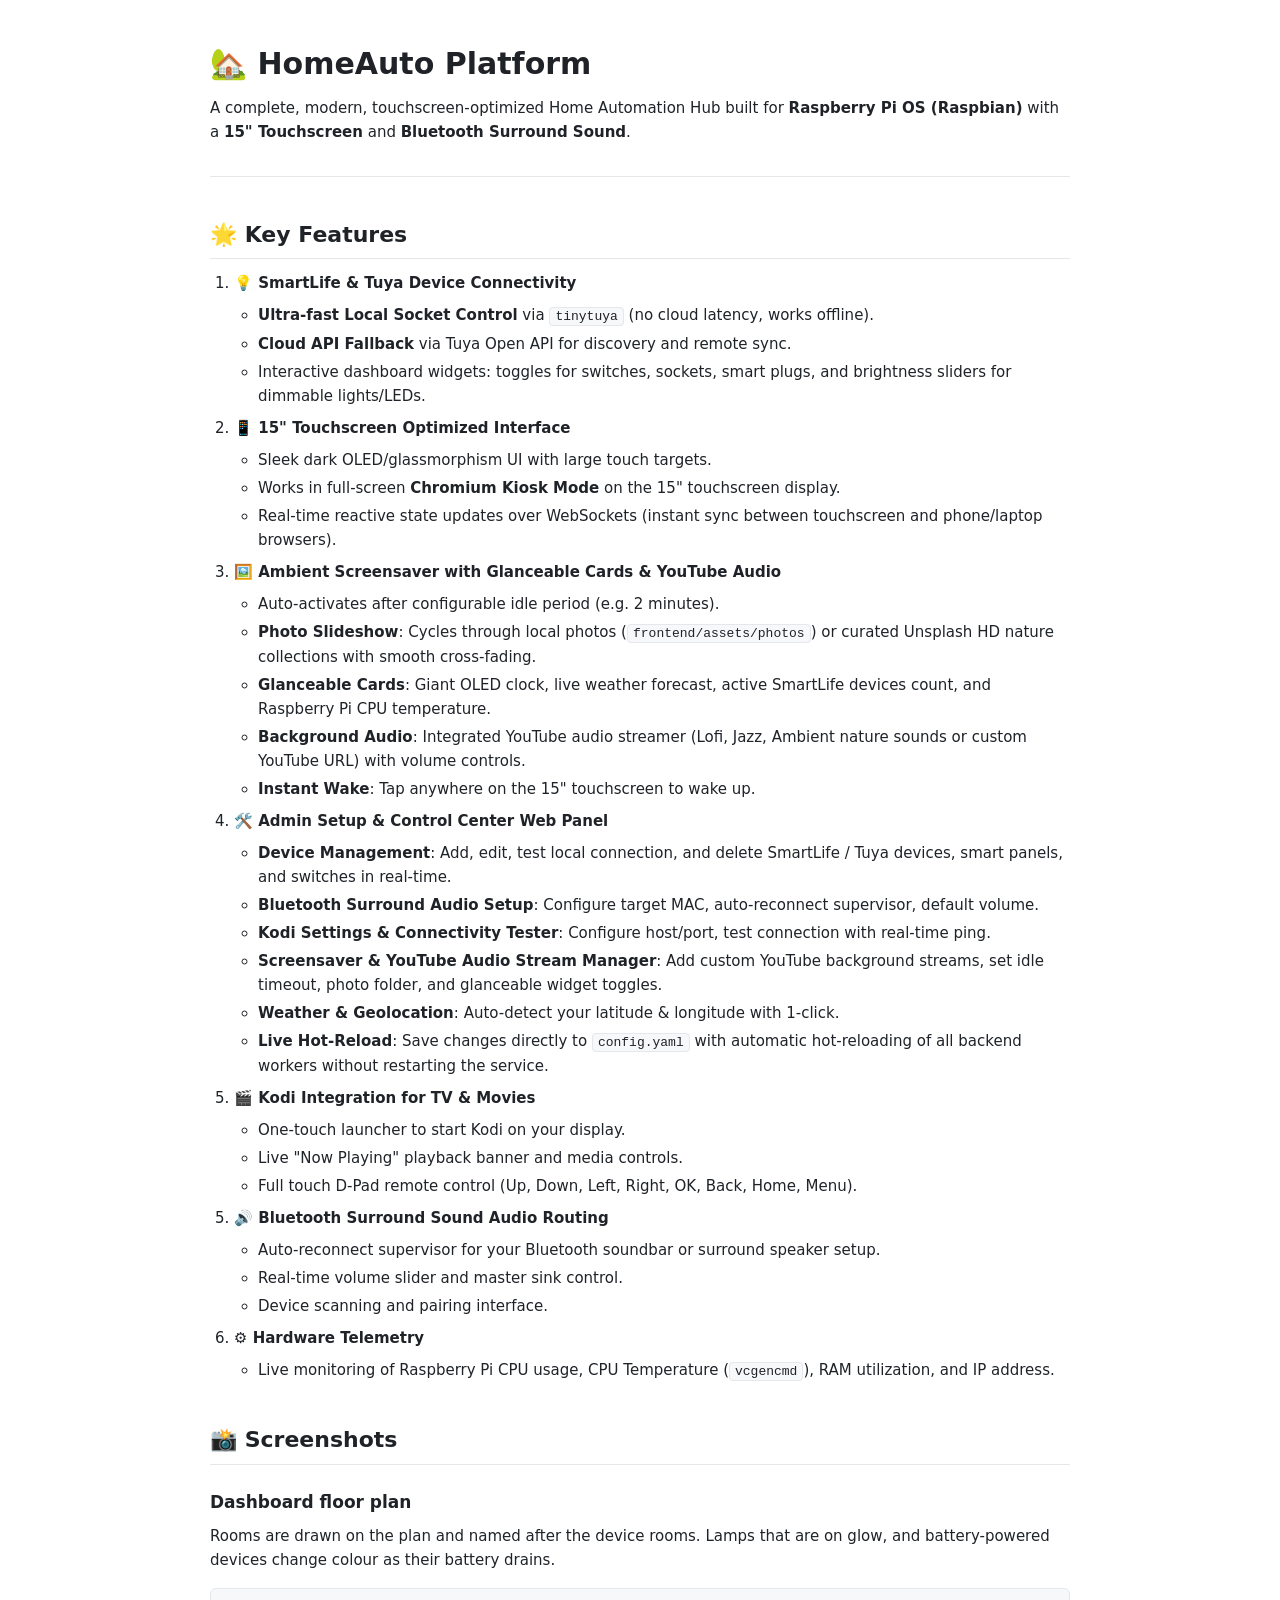
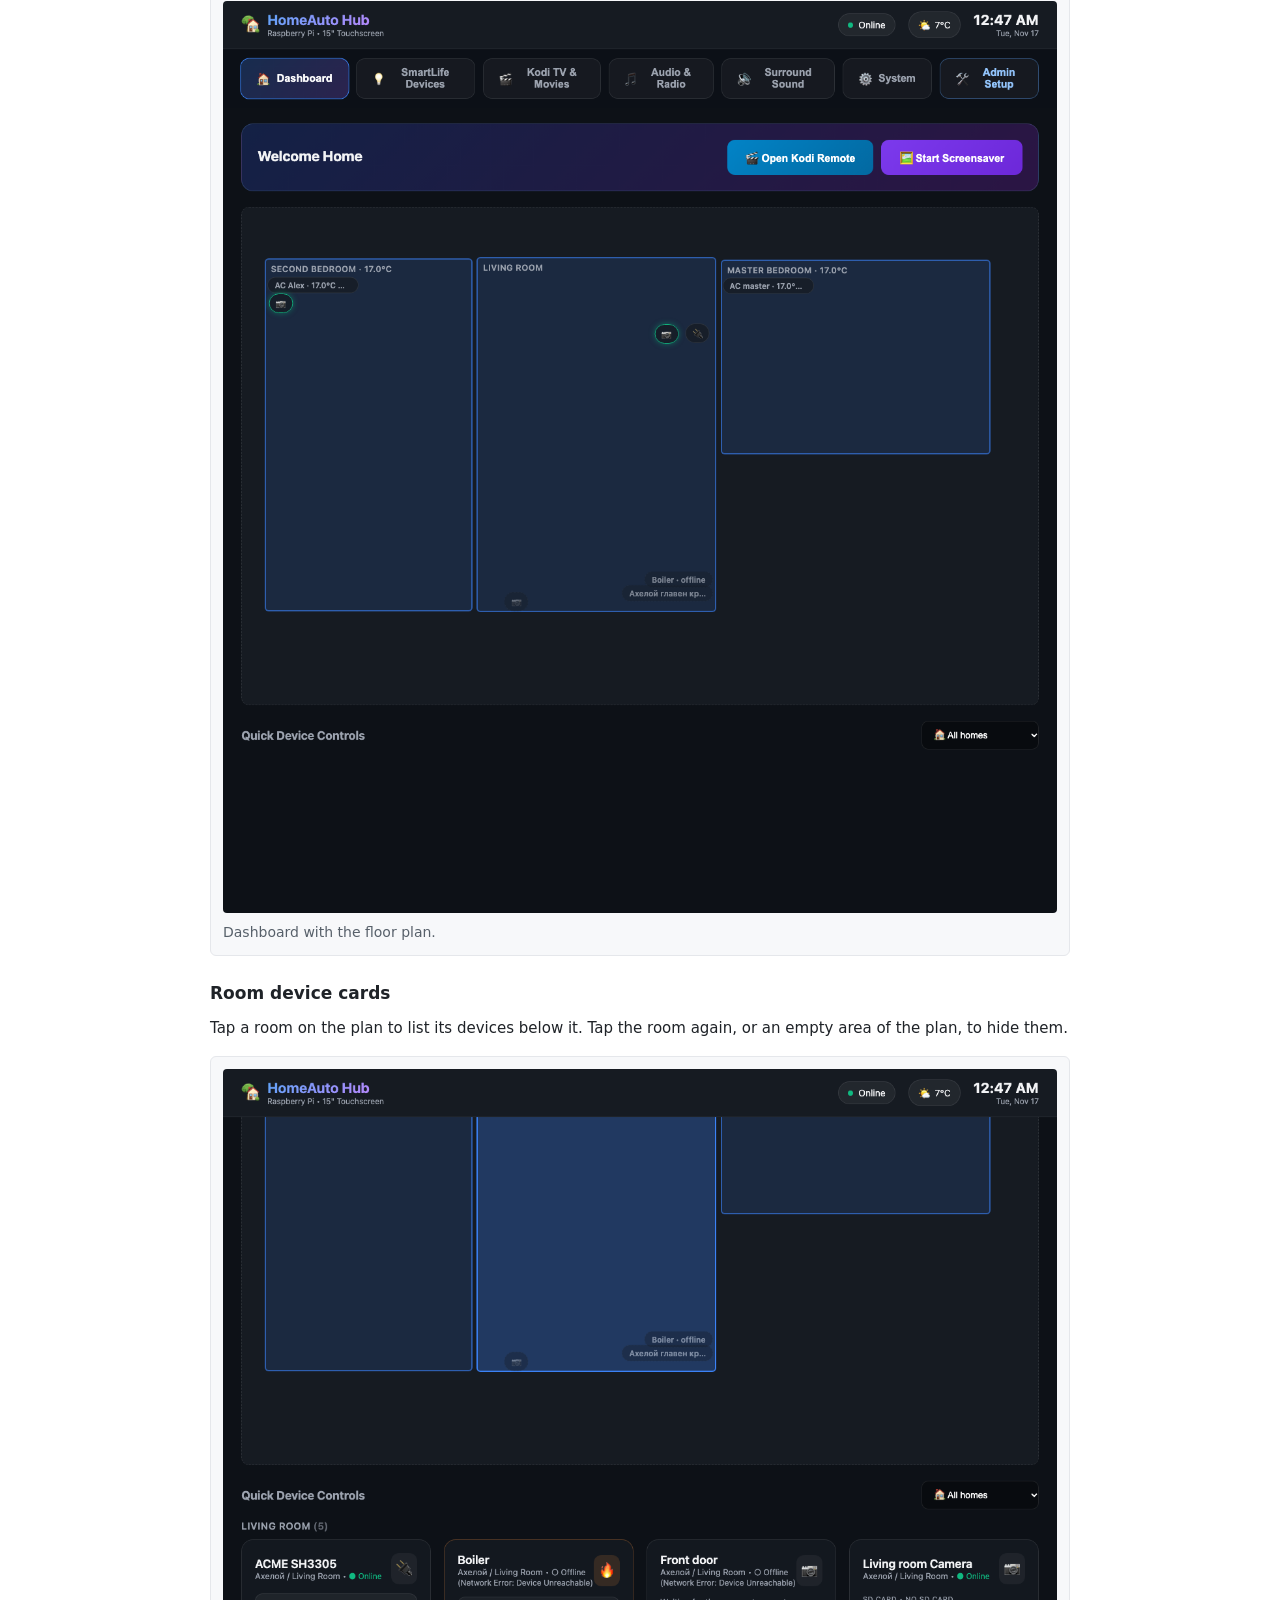
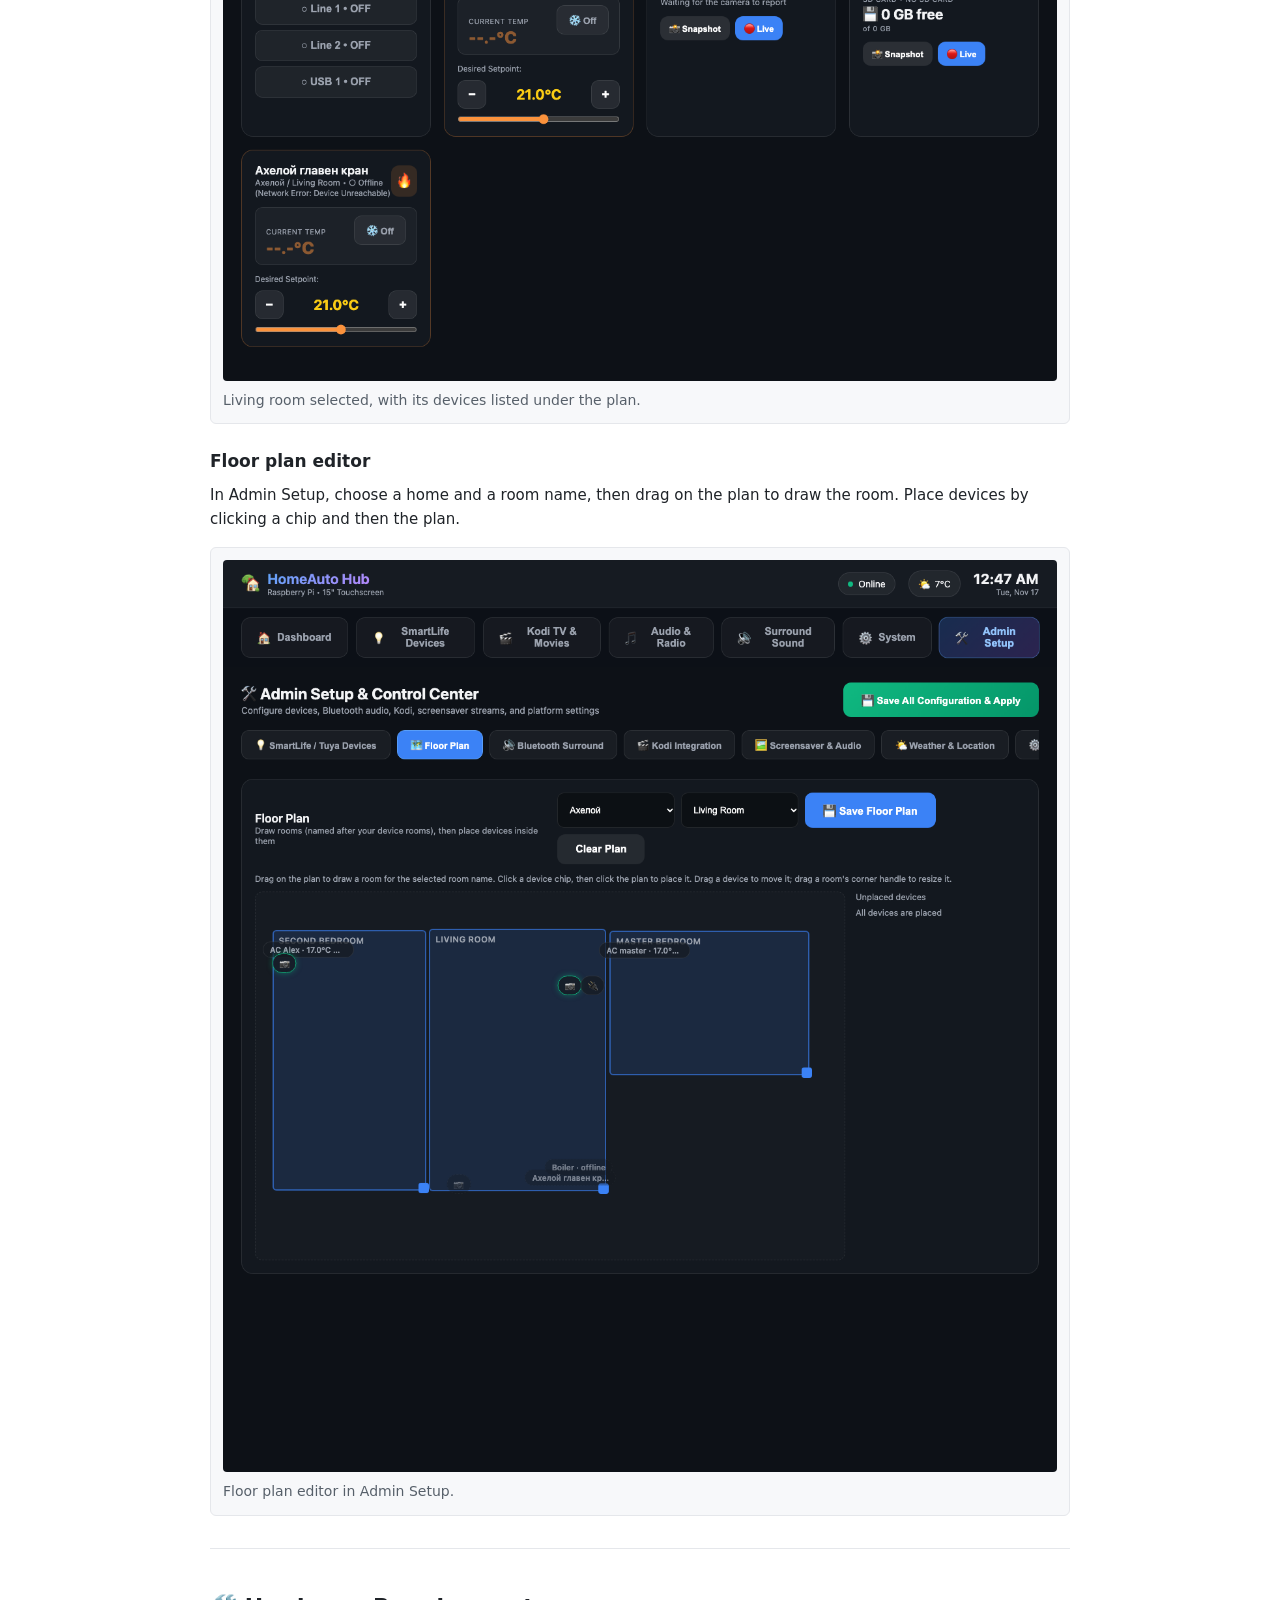
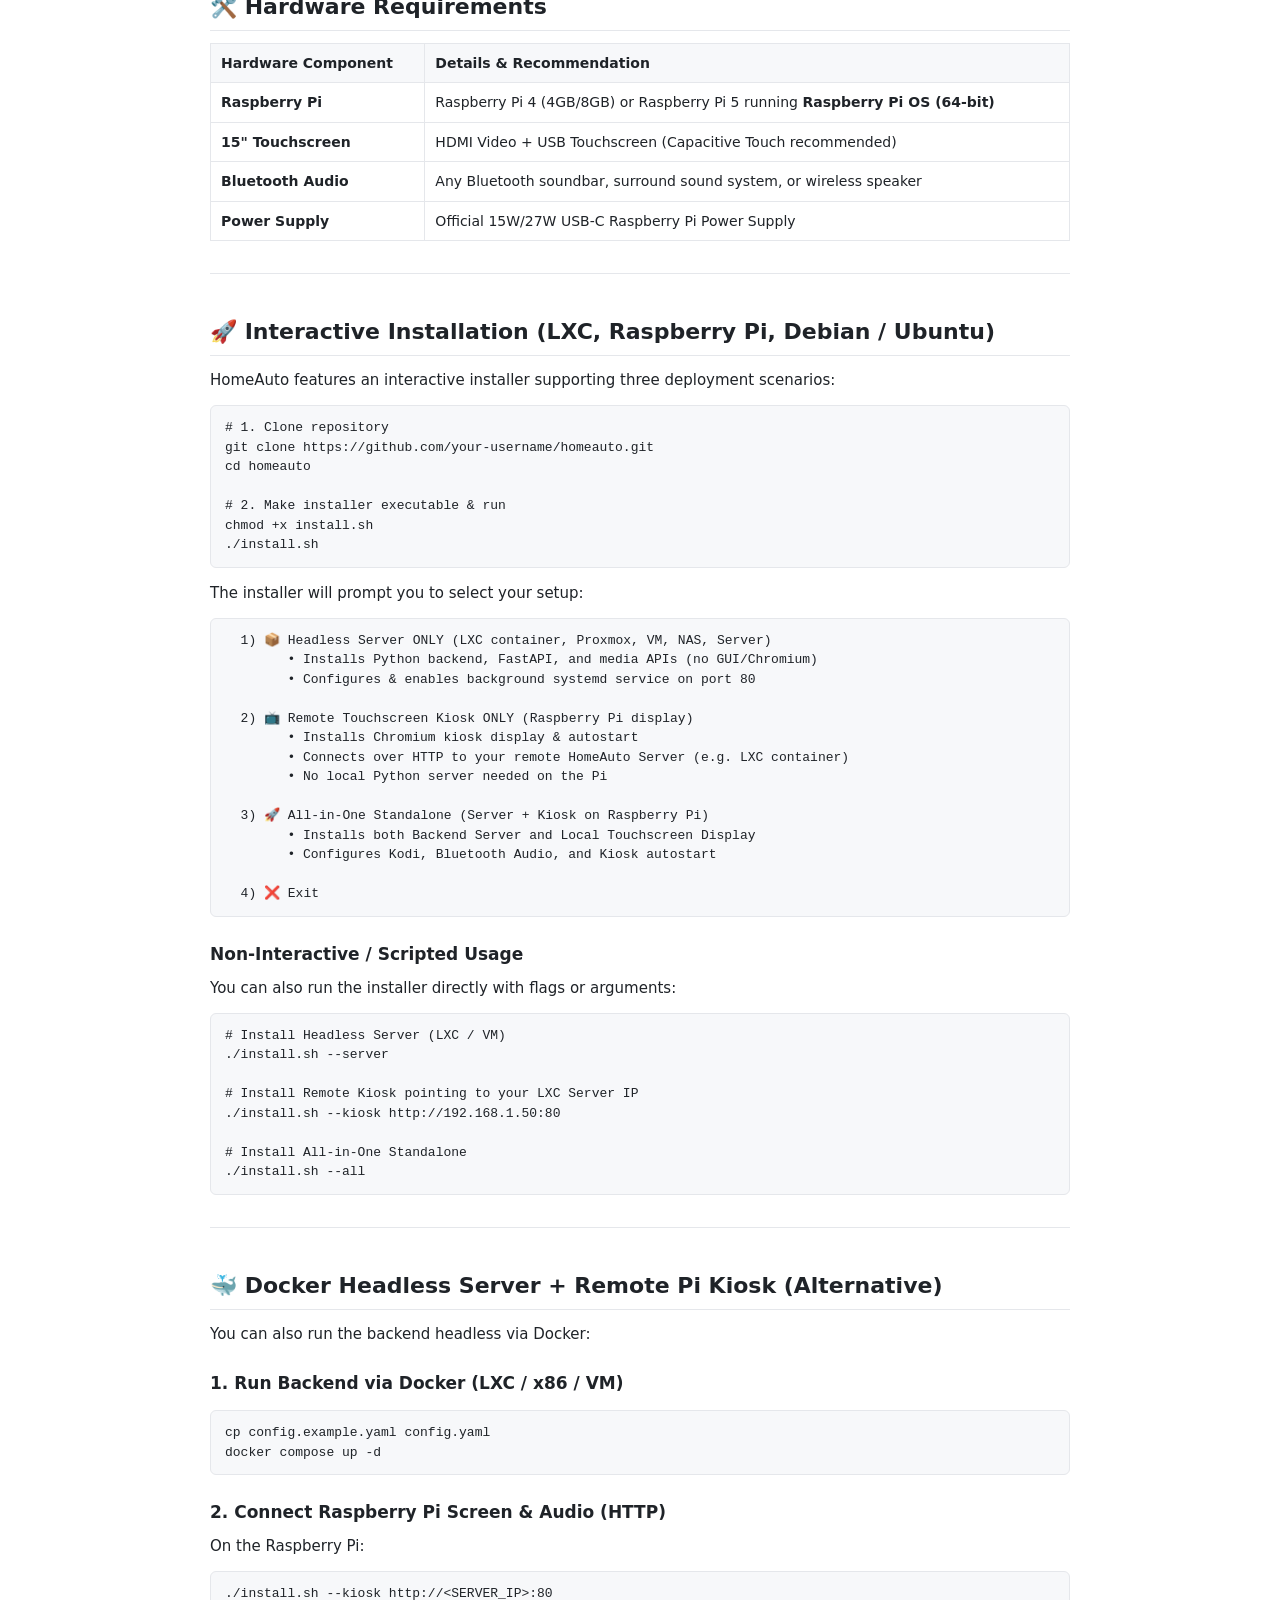
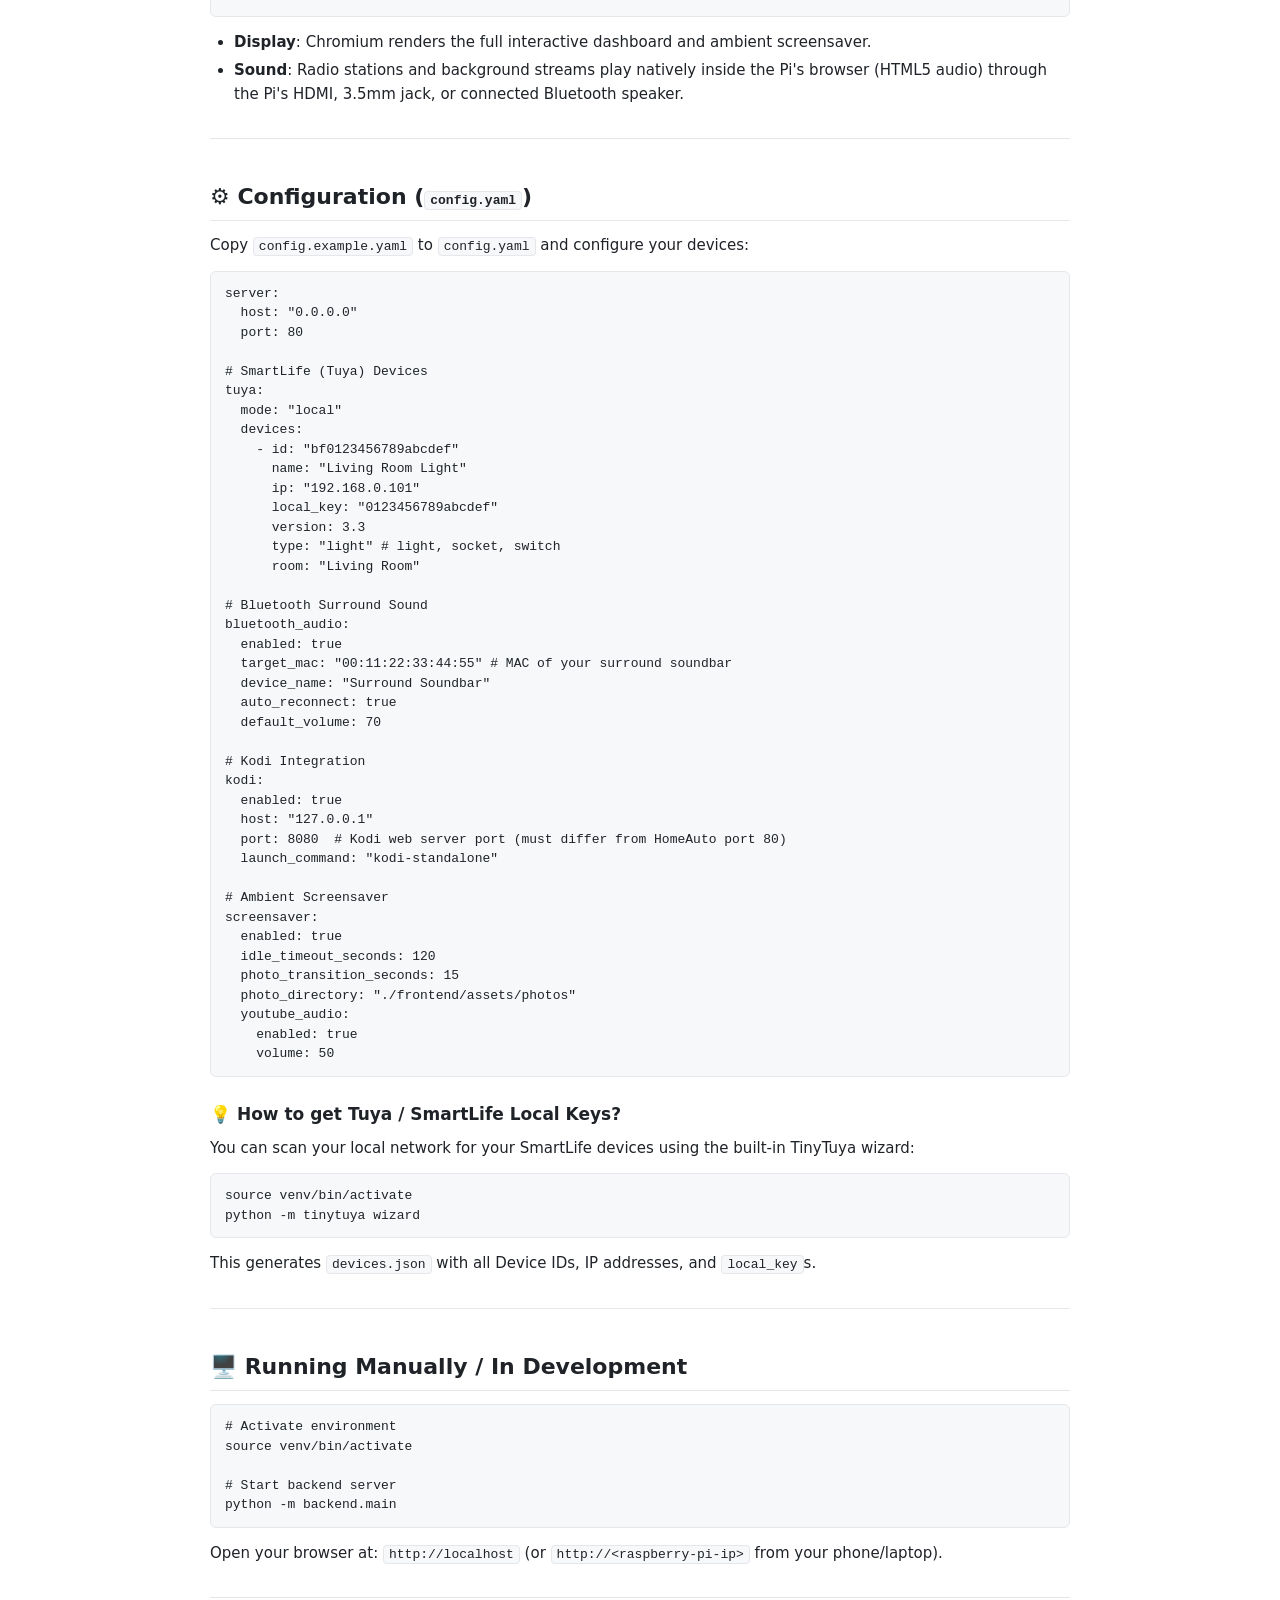
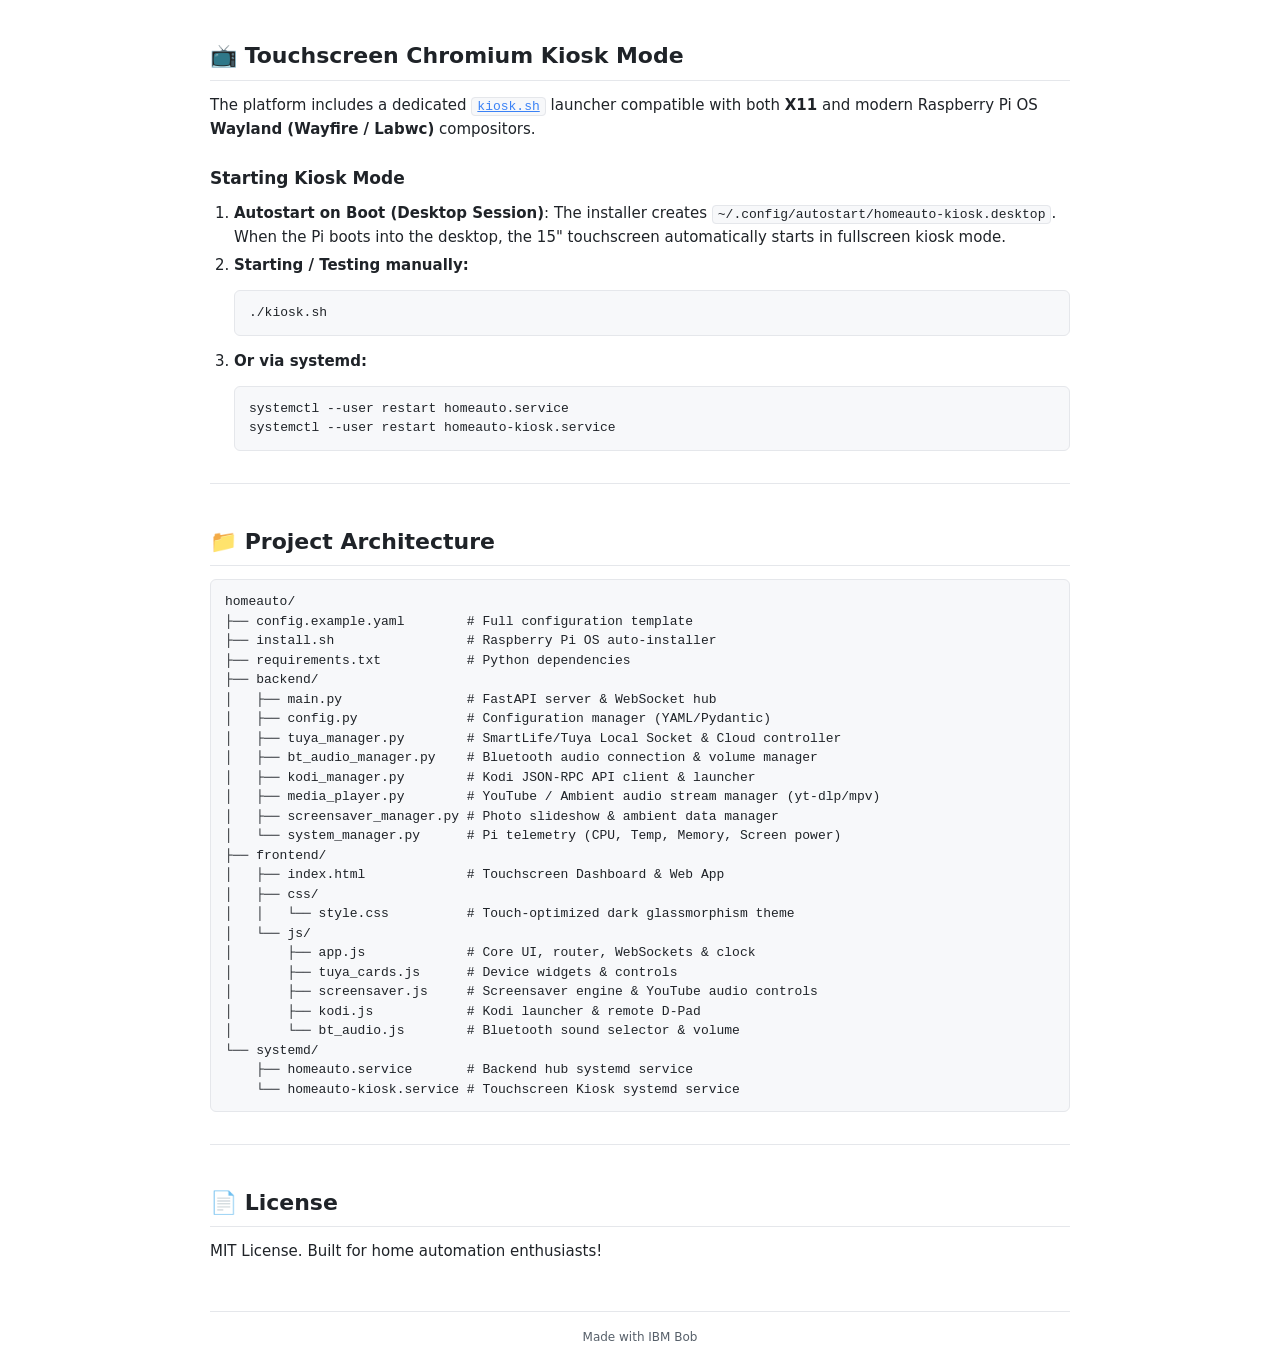
==== docs/index.html @ 64ea4925 "Publish HomeAuto demo site (GitHub Pages)" ====
<!DOCTYPE html>
<html lang="en">
<head>
  <meta charset="UTF-8">
  <meta name="viewport" content="width=device-width, initial-scale=1.0">
  <title>HomeAuto Platform</title>
  <style>
    body {
      margin: 0;
      background: #ffffff;
      color: #1f2328;
      font-family: -apple-system, "Segoe UI", system-ui, sans-serif;
      font-size: 15px;
      line-height: 1.6;
    }
    main {
      max-width: 860px;
      margin: 0 auto;
      padding: 40px 24px 32px;
    }
    h1 { font-size: 30px; margin: 0 0 8px; }
    h2 { font-size: 22px; margin: 40px 0 12px; padding-bottom: 6px; border-bottom: 1px solid #e5e7eb; }
    h3 { font-size: 17px; margin: 24px 0 8px; }
    p { margin: 8px 0; }
    hr { border: 0; border-top: 1px solid #e5e7eb; margin: 32px 0; }
    ul, ol { padding-left: 24px; margin: 8px 0; }
    li { margin: 4px 0; }
    a { color: #3b82f6; }
    code {
      font-family: ui-monospace, SFMono-Regular, Menlo, monospace;
      font-size: 13px;
      background: #f7f8fa;
      border: 1px solid #e5e7eb;
      border-radius: 4px;
      padding: 1px 5px;
    }
    pre {
      background: #f7f8fa;
      border: 1px solid #e5e7eb;
      border-radius: 6px;
      padding: 12px 14px;
      overflow-x: auto;
      font-size: 13px;
      line-height: 1.5;
    }
    pre code { background: none; border: 0; padding: 0; }
    table {
      border-collapse: collapse;
      width: 100%;
      margin: 12px 0;
      font-size: 14px;
    }
    th, td {
      border: 1px solid #e5e7eb;
      padding: 8px 10px;
      text-align: left;
      vertical-align: top;
    }
    th { background: #f7f8fa; }
    figure {
      margin: 16px 0 0;
      background: #f7f8fa;
      border: 1px solid #e5e7eb;
      border-radius: 6px;
      padding: 12px;
    }
    figure img {
      display: block;
      width: 100%;
      height: auto;
      border-radius: 4px;
    }
    figcaption {
      margin-top: 8px;
      color: #57606a;
      font-size: 14px;
    }
    .muted { color: #57606a; }
    footer {
      margin-top: 48px;
      padding-top: 16px;
      border-top: 1px solid #e5e7eb;
      text-align: center;
      color: #57606a;
      font-size: 12px;
    }
  </style>
</head>
<body>
  <main>
    <h1>🏡 HomeAuto Platform</h1>
    <p>A complete, modern, touchscreen-optimized Home Automation Hub built for <strong>Raspberry Pi OS (Raspbian)</strong> with a <strong>15" Touchscreen</strong> and <strong>Bluetooth Surround Sound</strong>.</p>

    <hr>

    <h2>🌟 Key Features</h2>
    <ol>
      <li>
        <strong>💡 SmartLife &amp; Tuya Device Connectivity</strong>
        <ul>
          <li><strong>Ultra-fast Local Socket Control</strong> via <code>tinytuya</code> (no cloud latency, works offline).</li>
          <li><strong>Cloud API Fallback</strong> via Tuya Open API for discovery and remote sync.</li>
          <li>Interactive dashboard widgets: toggles for switches, sockets, smart plugs, and brightness sliders for dimmable lights/LEDs.</li>
        </ul>
      </li>
      <li>
        <strong>📱 15" Touchscreen Optimized Interface</strong>
        <ul>
          <li>Sleek dark OLED/glassmorphism UI with large touch targets.</li>
          <li>Works in full-screen <strong>Chromium Kiosk Mode</strong> on the 15" touchscreen display.</li>
          <li>Real-time reactive state updates over WebSockets (instant sync between touchscreen and phone/laptop browsers).</li>
        </ul>
      </li>
      <li>
        <strong>🖼️ Ambient Screensaver with Glanceable Cards &amp; YouTube Audio</strong>
        <ul>
          <li>Auto-activates after configurable idle period (e.g. 2 minutes).</li>
          <li><strong>Photo Slideshow</strong>: Cycles through local photos (<code>frontend/assets/photos</code>) or curated Unsplash HD nature collections with smooth cross-fading.</li>
          <li><strong>Glanceable Cards</strong>: Giant OLED clock, live weather forecast, active SmartLife devices count, and Raspberry Pi CPU temperature.</li>
          <li><strong>Background Audio</strong>: Integrated YouTube audio streamer (Lofi, Jazz, Ambient nature sounds or custom YouTube URL) with volume controls.</li>
          <li><strong>Instant Wake</strong>: Tap anywhere on the 15" touchscreen to wake up.</li>
        </ul>
      </li>
      <li>
        <strong>🛠️ Admin Setup &amp; Control Center Web Panel</strong>
        <ul>
          <li><strong>Device Management</strong>: Add, edit, test local connection, and delete SmartLife / Tuya devices, smart panels, and switches in real-time.</li>
          <li><strong>Bluetooth Surround Audio Setup</strong>: Configure target MAC, auto-reconnect supervisor, default volume.</li>
          <li><strong>Kodi Settings &amp; Connectivity Tester</strong>: Configure host/port, test connection with real-time ping.</li>
          <li><strong>Screensaver &amp; YouTube Audio Stream Manager</strong>: Add custom YouTube background streams, set idle timeout, photo folder, and glanceable widget toggles.</li>
          <li><strong>Weather &amp; Geolocation</strong>: Auto-detect your latitude &amp; longitude with 1-click.</li>
          <li><strong>Live Hot-Reload</strong>: Save changes directly to <code>config.yaml</code> with automatic hot-reloading of all backend workers without restarting the service.</li>
        </ul>
      </li>
      <li value="5">
        <strong>🎬 Kodi Integration for TV &amp; Movies</strong>
        <ul>
          <li>One-touch launcher to start Kodi on your display.</li>
          <li>Live "Now Playing" playback banner and media controls.</li>
          <li>Full touch D-Pad remote control (Up, Down, Left, Right, OK, Back, Home, Menu).</li>
        </ul>
      </li>
      <li value="5">
        <strong>🔊 Bluetooth Surround Sound Audio Routing</strong>
        <ul>
          <li>Auto-reconnect supervisor for your Bluetooth soundbar or surround speaker setup.</li>
          <li>Real-time volume slider and master sink control.</li>
          <li>Device scanning and pairing interface.</li>
        </ul>
      </li>
      <li value="6">
        <strong>⚙️ Hardware Telemetry</strong>
        <ul>
          <li>Live monitoring of Raspberry Pi CPU usage, CPU Temperature (<code>vcgencmd</code>), RAM utilization, and IP address.</li>
        </ul>
      </li>
    </ol>

    <h2>📸 Screenshots</h2>

    <h3>Dashboard floor plan</h3>
    <p>Rooms are drawn on the plan and named after the device rooms. Lamps that are on glow, and battery-powered devices change colour as their battery drains.</p>
    <figure>
      <img src="screenshots/01-dashboard-plan.png" alt="Dashboard showing the floor plan with rooms and placed devices">
      <figcaption>Dashboard with the floor plan.</figcaption>
    </figure>

    <h3>Room device cards</h3>
    <p>Tap a room on the plan to list its devices below it. Tap the room again, or an empty area of the plan, to hide them.</p>
    <figure>
      <img src="screenshots/02-dashboard-room-selected.png" alt="Living room selected, with its device cards listed under the floor plan">
      <figcaption>Living room selected, with its devices listed under the plan.</figcaption>
    </figure>

    <h3>Floor plan editor</h3>
    <p>In Admin Setup, choose a home and a room name, then drag on the plan to draw the room. Place devices by clicking a chip and then the plan.</p>
    <figure>
      <img src="screenshots/03-admin-floorplan-editor.png" alt="Admin floor plan editor with rooms, placed devices and room and home selectors">
      <figcaption>Floor plan editor in Admin Setup.</figcaption>
    </figure>

    <hr>

    <h2>🛠️ Hardware Requirements</h2>

    <table>
      <thead>
        <tr><th>Hardware Component</th><th>Details &amp; Recommendation</th></tr>
      </thead>
      <tbody>
        <tr><td><strong>Raspberry Pi</strong></td><td>Raspberry Pi 4 (4GB/8GB) or Raspberry Pi 5 running <strong>Raspberry Pi OS (64-bit)</strong></td></tr>
        <tr><td><strong>15" Touchscreen</strong></td><td>HDMI Video + USB Touchscreen (Capacitive Touch recommended)</td></tr>
        <tr><td><strong>Bluetooth Audio</strong></td><td>Any Bluetooth soundbar, surround sound system, or wireless speaker</td></tr>
        <tr><td><strong>Power Supply</strong></td><td>Official 15W/27W USB-C Raspberry Pi Power Supply</td></tr>
      </tbody>
    </table>

    <hr>

    <h2>🚀 Interactive Installation (LXC, Raspberry Pi, Debian / Ubuntu)</h2>
    <p>HomeAuto features an interactive installer supporting three deployment scenarios:</p>
<pre><code># 1. Clone repository
git clone https://github.com/your-username/homeauto.git
cd homeauto

# 2. Make installer executable &amp; run
chmod +x install.sh
./install.sh</code></pre>

    <p>The installer will prompt you to select your setup:</p>
<pre><code>  1) 📦 Headless Server ONLY (LXC container, Proxmox, VM, NAS, Server)
        • Installs Python backend, FastAPI, and media APIs (no GUI/Chromium)
        • Configures &amp; enables background systemd service on port 80

  2) 📺 Remote Touchscreen Kiosk ONLY (Raspberry Pi display)
        • Installs Chromium kiosk display &amp; autostart
        • Connects over HTTP to your remote HomeAuto Server (e.g. LXC container)
        • No local Python server needed on the Pi

  3) 🚀 All-in-One Standalone (Server + Kiosk on Raspberry Pi)
        • Installs both Backend Server and Local Touchscreen Display
        • Configures Kodi, Bluetooth Audio, and Kiosk autostart

  4) ❌ Exit</code></pre>

    <h3>Non-Interactive / Scripted Usage</h3>
    <p>You can also run the installer directly with flags or arguments:</p>
<pre><code># Install Headless Server (LXC / VM)
./install.sh --server

# Install Remote Kiosk pointing to your LXC Server IP
./install.sh --kiosk http://192.168.1.50:80

# Install All-in-One Standalone
./install.sh --all</code></pre>

    <hr>

    <h2>🐳 Docker Headless Server + Remote Pi Kiosk (Alternative)</h2>
    <p>You can also run the backend headless via Docker:</p>

    <h3>1. Run Backend via Docker (LXC / x86 / VM)</h3>
<pre><code>cp config.example.yaml config.yaml
docker compose up -d</code></pre>

    <h3>2. Connect Raspberry Pi Screen &amp; Audio (HTTP)</h3>
    <p>On the Raspberry Pi:</p>
<pre><code>./install.sh --kiosk http://&lt;SERVER_IP&gt;:80</code></pre>
    <ul>
      <li><strong>Display</strong>: Chromium renders the full interactive dashboard and ambient screensaver.</li>
      <li><strong>Sound</strong>: Radio stations and background streams play natively inside the Pi's browser (HTML5 audio) through the Pi's HDMI, 3.5mm jack, or connected Bluetooth speaker.</li>
    </ul>

    <hr>

    <h2>⚙️ Configuration (<code>config.yaml</code>)</h2>
    <p>Copy <code>config.example.yaml</code> to <code>config.yaml</code> and configure your devices:</p>
<pre><code>server:
  host: "0.0.0.0"
  port: 80

# SmartLife (Tuya) Devices
tuya:
  mode: "local"
  devices:
    - id: "bf0123456789abcdef"
      name: "Living Room Light"
      ip: "192.168.0.101"
      local_key: "0123456789abcdef"
      version: 3.3
      type: "light" # light, socket, switch
      room: "Living Room"

# Bluetooth Surround Sound
bluetooth_audio:
  enabled: true
  target_mac: "00:11:22:33:44:55" # MAC of your surround soundbar
  device_name: "Surround Soundbar"
  auto_reconnect: true
  default_volume: 70

# Kodi Integration
kodi:
  enabled: true
  host: "127.0.0.1"
  port: 8080  # Kodi web server port (must differ from HomeAuto port 80)
  launch_command: "kodi-standalone"

# Ambient Screensaver
screensaver:
  enabled: true
  idle_timeout_seconds: 120
  photo_transition_seconds: 15
  photo_directory: "./frontend/assets/photos"
  youtube_audio:
    enabled: true
    volume: 50</code></pre>

    <h3>💡 How to get Tuya / SmartLife Local Keys?</h3>
    <p>You can scan your local network for your SmartLife devices using the built-in TinyTuya wizard:</p>
<pre><code>source venv/bin/activate
python -m tinytuya wizard</code></pre>
    <p>This generates <code>devices.json</code> with all Device IDs, IP addresses, and <code>local_key</code>s.</p>

    <hr>

    <h2>🖥️ Running Manually / In Development</h2>
<pre><code># Activate environment
source venv/bin/activate

# Start backend server
python -m backend.main</code></pre>
    <p>Open your browser at: <code>http://localhost</code> (or <code>http://&lt;raspberry-pi-ip&gt;</code> from your phone/laptop).</p>

    <hr>

    <h2>📺 Touchscreen Chromium Kiosk Mode</h2>
    <p>The platform includes a dedicated <a href="https://github.com/your-username/homeauto/blob/main/kiosk.sh"><code>kiosk.sh</code></a> launcher compatible with both <strong>X11</strong> and modern Raspberry Pi OS <strong>Wayland (Wayfire / Labwc)</strong> compositors.</p>

    <h3>Starting Kiosk Mode</h3>
    <ol>
      <li>
        <strong>Autostart on Boot (Desktop Session)</strong>:
        The installer creates <code>~/.config/autostart/homeauto-kiosk.desktop</code>. When the Pi boots into the desktop, the 15" touchscreen automatically starts in fullscreen kiosk mode.
      </li>
      <li>
        <strong>Starting / Testing manually:</strong>
<pre><code>./kiosk.sh</code></pre>
      </li>
      <li>
        <strong>Or via systemd:</strong>
<pre><code>systemctl --user restart homeauto.service
systemctl --user restart homeauto-kiosk.service</code></pre>
      </li>
    </ol>

    <hr>

    <h2>📁 Project Architecture</h2>
<pre><code>homeauto/
├── config.example.yaml        # Full configuration template
├── install.sh                 # Raspberry Pi OS auto-installer
├── requirements.txt           # Python dependencies
├── backend/
│   ├── main.py                # FastAPI server &amp; WebSocket hub
│   ├── config.py              # Configuration manager (YAML/Pydantic)
│   ├── tuya_manager.py        # SmartLife/Tuya Local Socket &amp; Cloud controller
│   ├── bt_audio_manager.py    # Bluetooth audio connection &amp; volume manager
│   ├── kodi_manager.py        # Kodi JSON-RPC API client &amp; launcher
│   ├── media_player.py        # YouTube / Ambient audio stream manager (yt-dlp/mpv)
│   ├── screensaver_manager.py # Photo slideshow &amp; ambient data manager
│   └── system_manager.py      # Pi telemetry (CPU, Temp, Memory, Screen power)
├── frontend/
│   ├── index.html             # Touchscreen Dashboard &amp; Web App
│   ├── css/
│   │   └── style.css          # Touch-optimized dark glassmorphism theme
│   └── js/
│       ├── app.js             # Core UI, router, WebSockets &amp; clock
│       ├── tuya_cards.js      # Device widgets &amp; controls
│       ├── screensaver.js     # Screensaver engine &amp; YouTube audio controls
│       ├── kodi.js            # Kodi launcher &amp; remote D-Pad
│       └── bt_audio.js        # Bluetooth sound selector &amp; volume
└── systemd/
    ├── homeauto.service       # Backend hub systemd service
    └── homeauto-kiosk.service # Touchscreen Kiosk systemd service</code></pre>

    <hr>

    <h2>📄 License</h2>
    <p>MIT License. Built for home automation enthusiasts!</p>

    <footer>Made with IBM Bob</footer>
  </main>
</body>
</html>
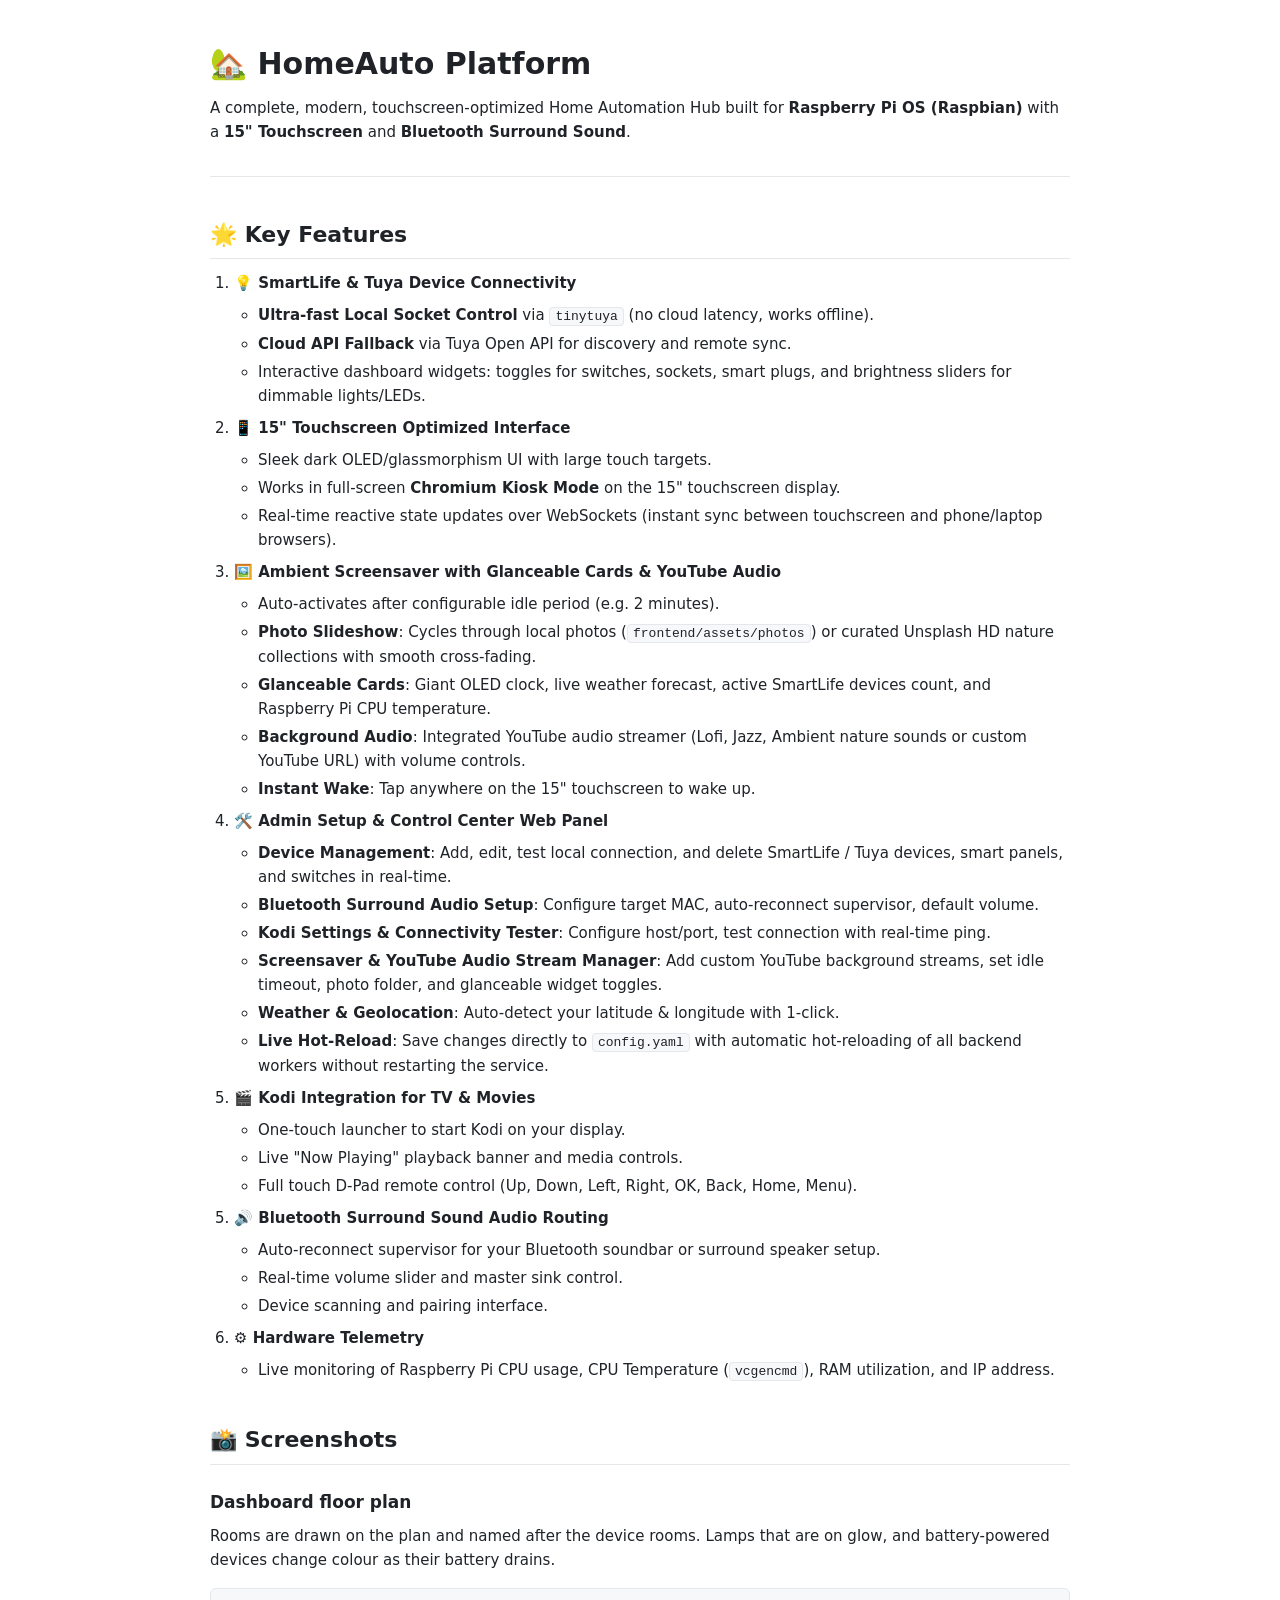
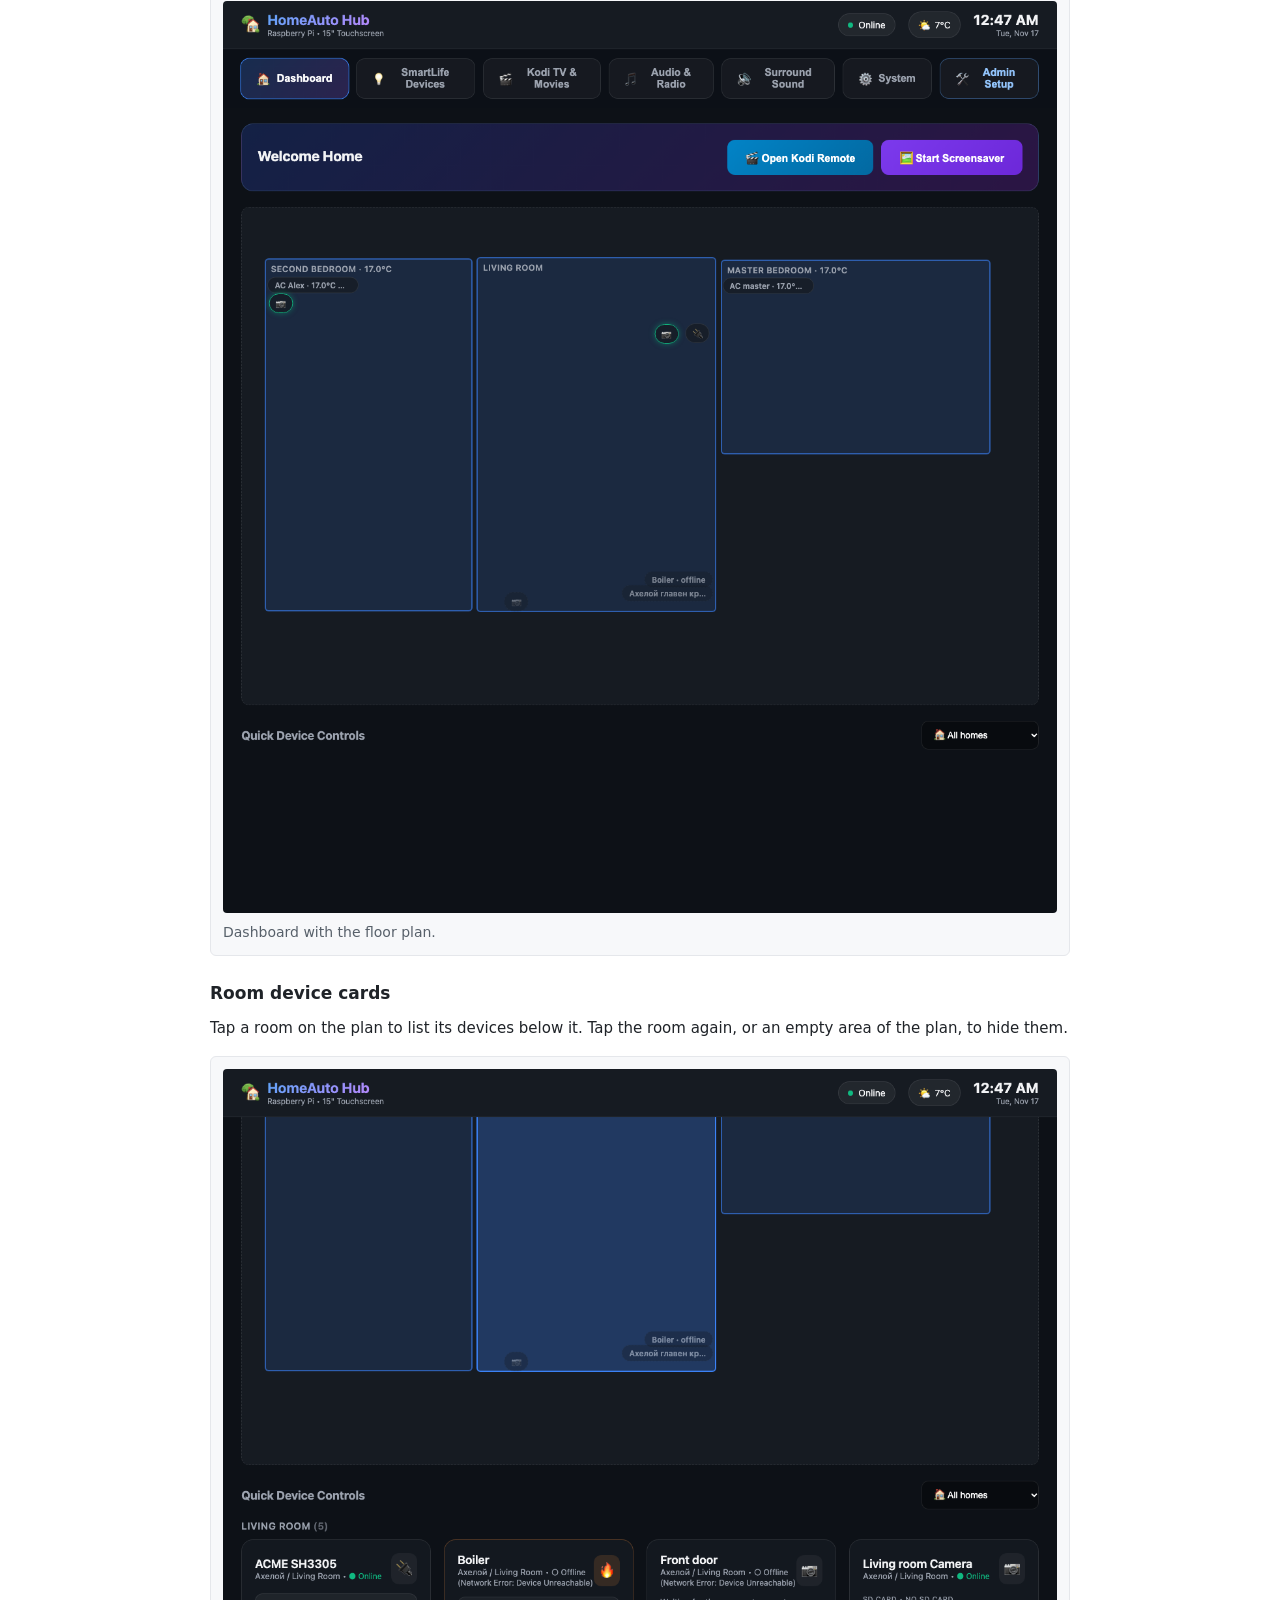
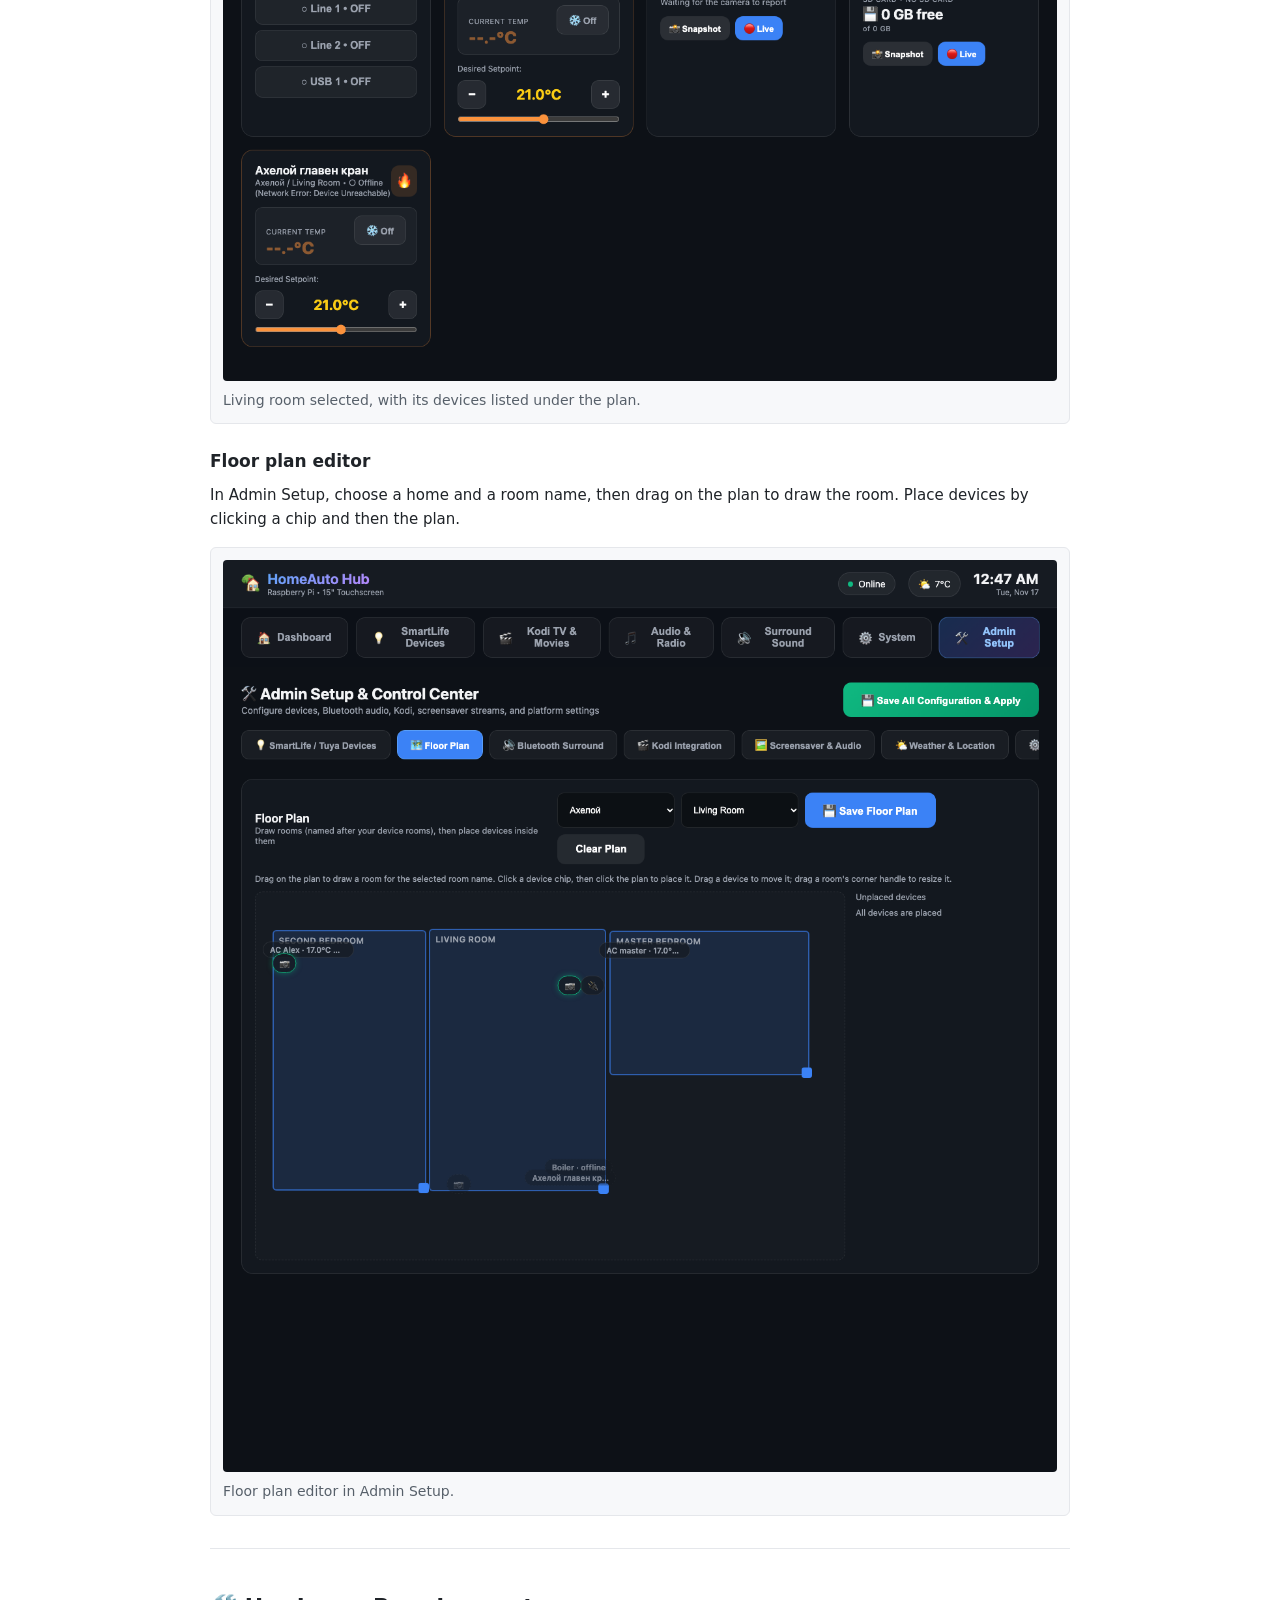
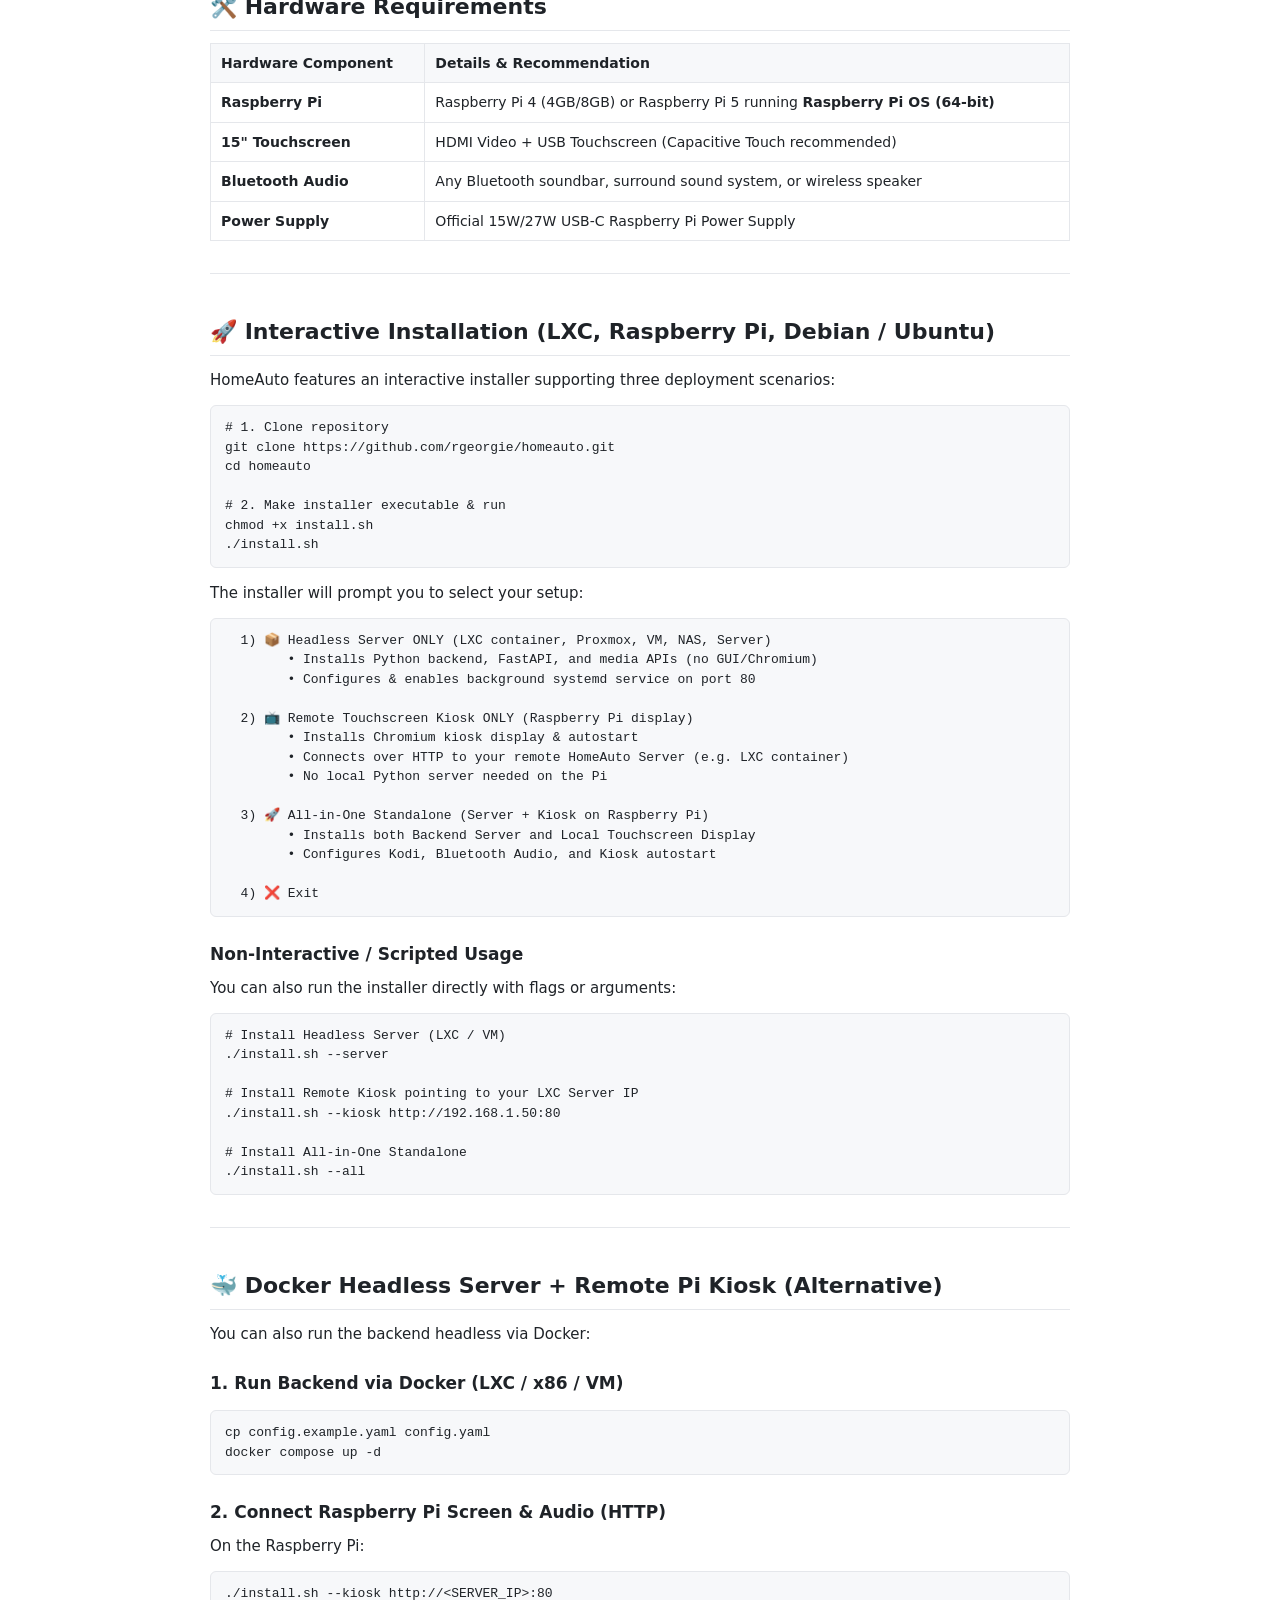
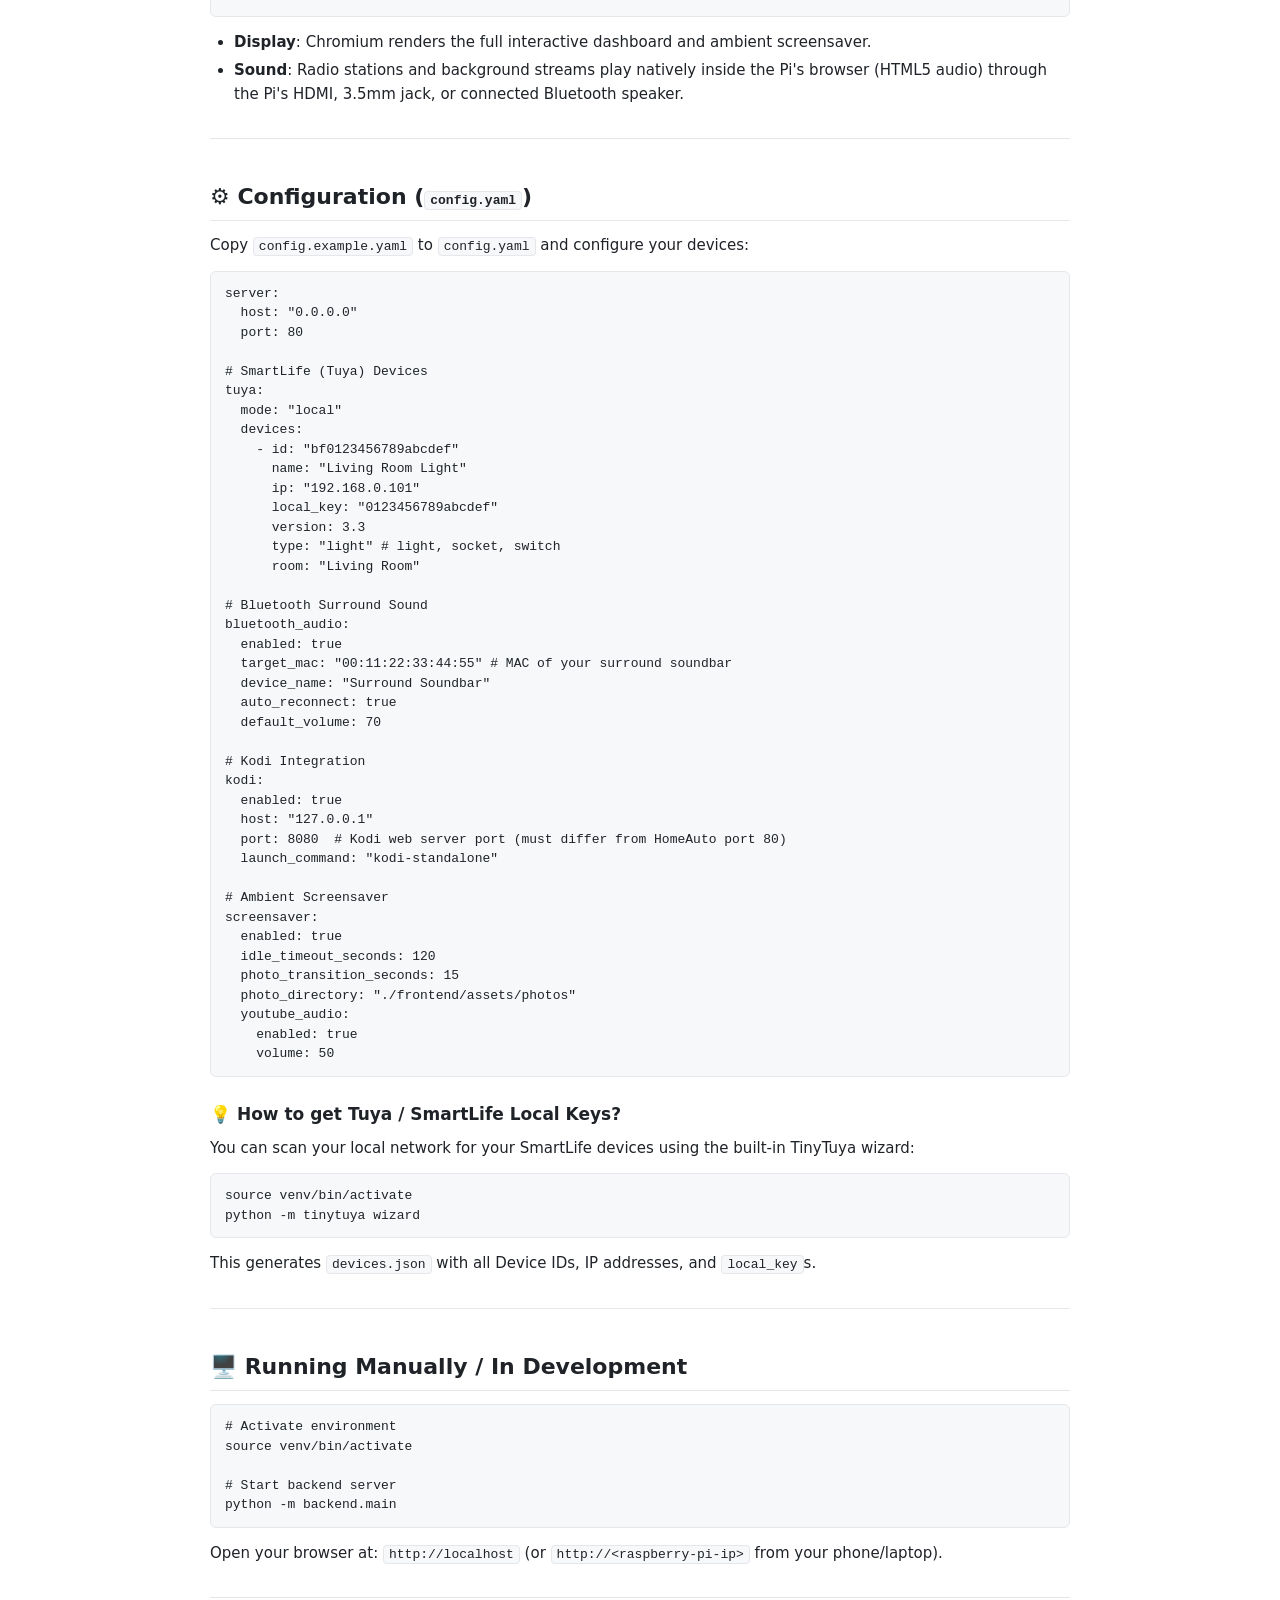
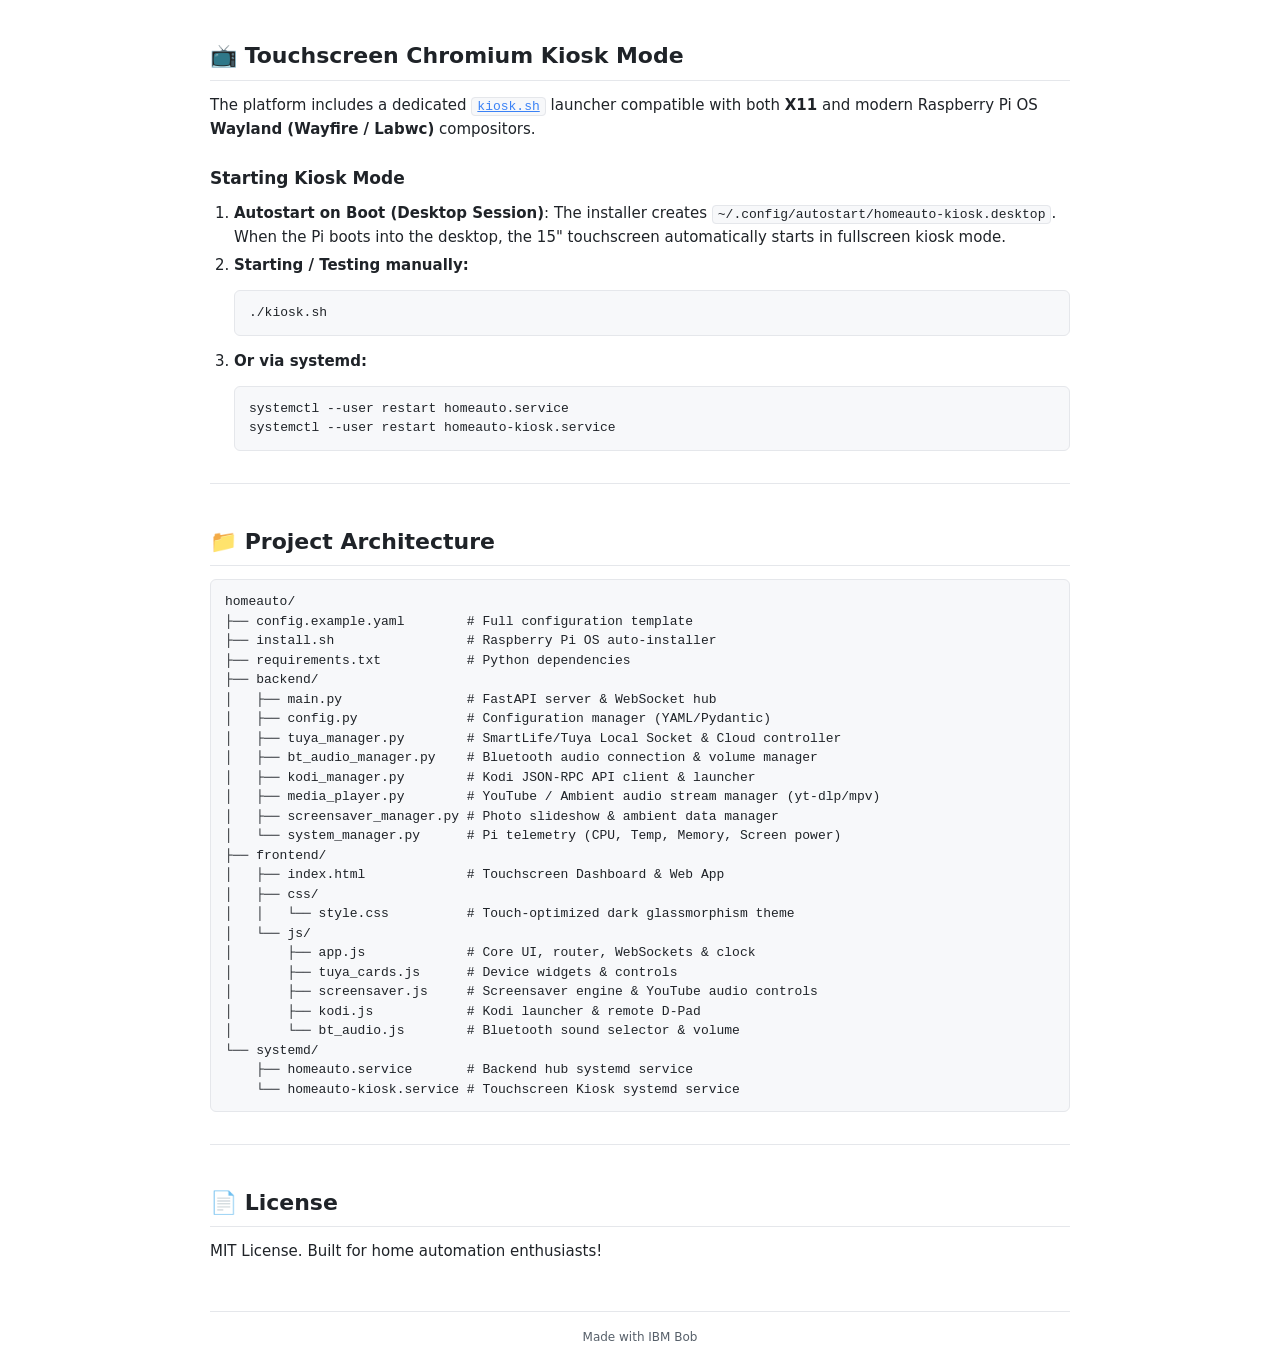
==== commit 34398293: "Fix clone URL in published site" ====
--- a/docs/index.html
+++ b/docs/index.html
@@ -200,7 +200,7 @@
     <h2>🚀 Interactive Installation (LXC, Raspberry Pi, Debian / Ubuntu)</h2>
     <p>HomeAuto features an interactive installer supporting three deployment scenarios:</p>
 <pre><code># 1. Clone repository
-git clone https://github.com/your-username/homeauto.git
+git clone https://github.com/rgeorgie/homeauto.git
 cd homeauto
 
 # 2. Make installer executable &amp; run
@@ -315,7 +315,7 @@
     <hr>
 
     <h2>📺 Touchscreen Chromium Kiosk Mode</h2>
-    <p>The platform includes a dedicated <a href="https://github.com/your-username/homeauto/blob/main/kiosk.sh"><code>kiosk.sh</code></a> launcher compatible with both <strong>X11</strong> and modern Raspberry Pi OS <strong>Wayland (Wayfire / Labwc)</strong> compositors.</p>
+    <p>The platform includes a dedicated <a href="https://github.com/rgeorgie/homeauto/blob/main/kiosk.sh"><code>kiosk.sh</code></a> launcher compatible with both <strong>X11</strong> and modern Raspberry Pi OS <strong>Wayland (Wayfire / Labwc)</strong> compositors.</p>
 
     <h3>Starting Kiosk Mode</h3>
     <ol>
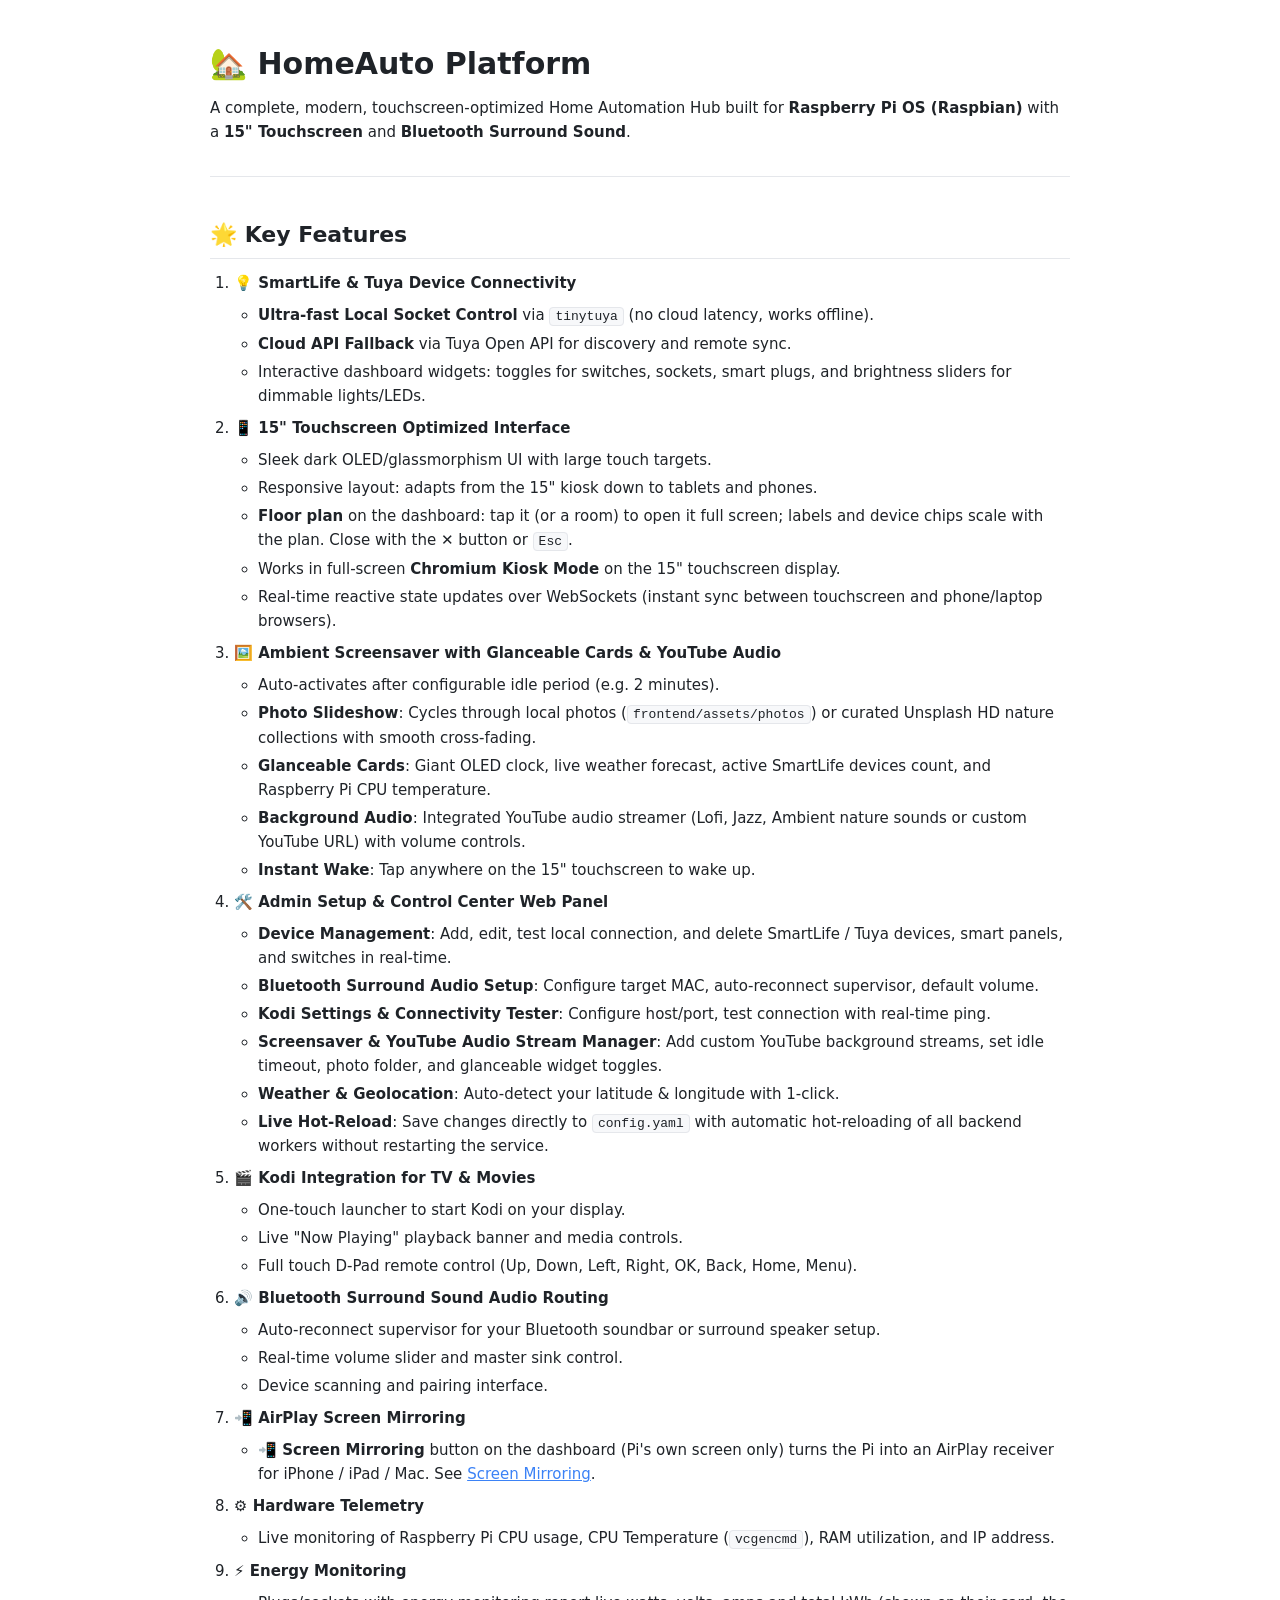
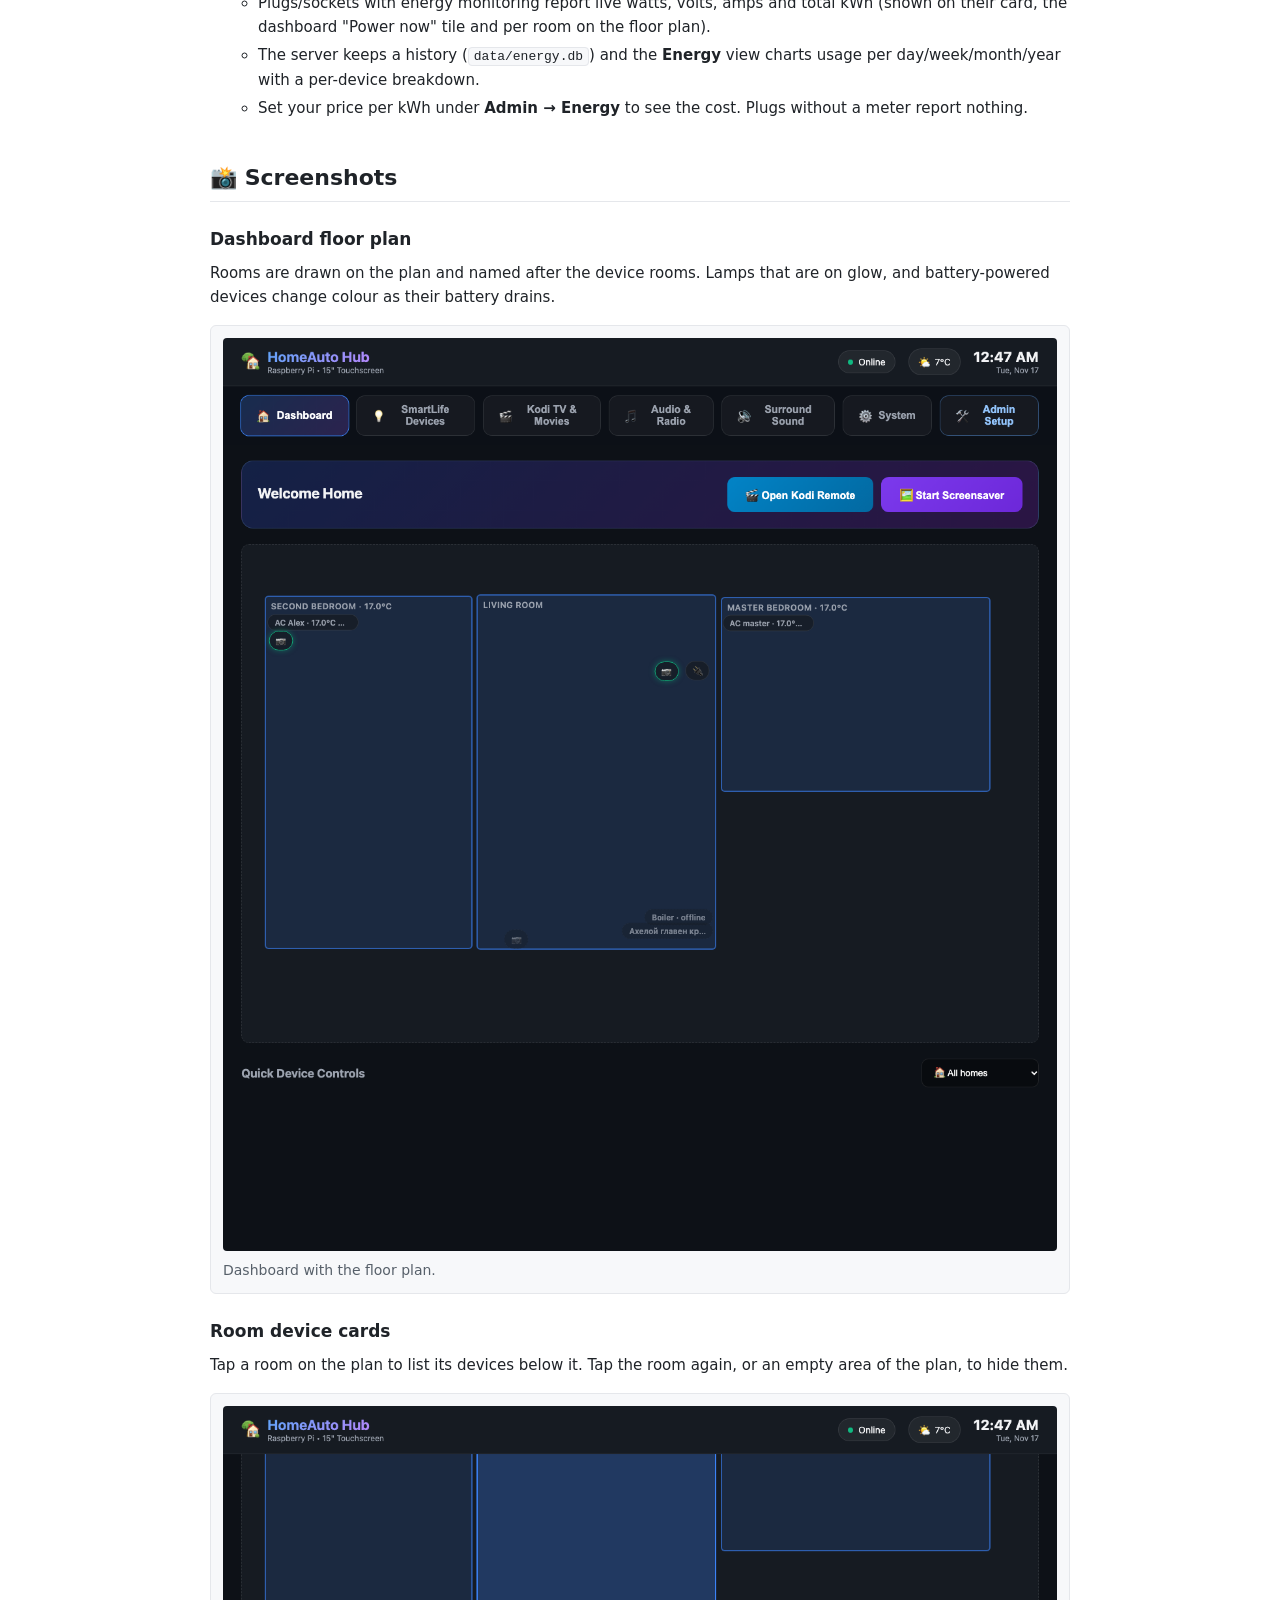
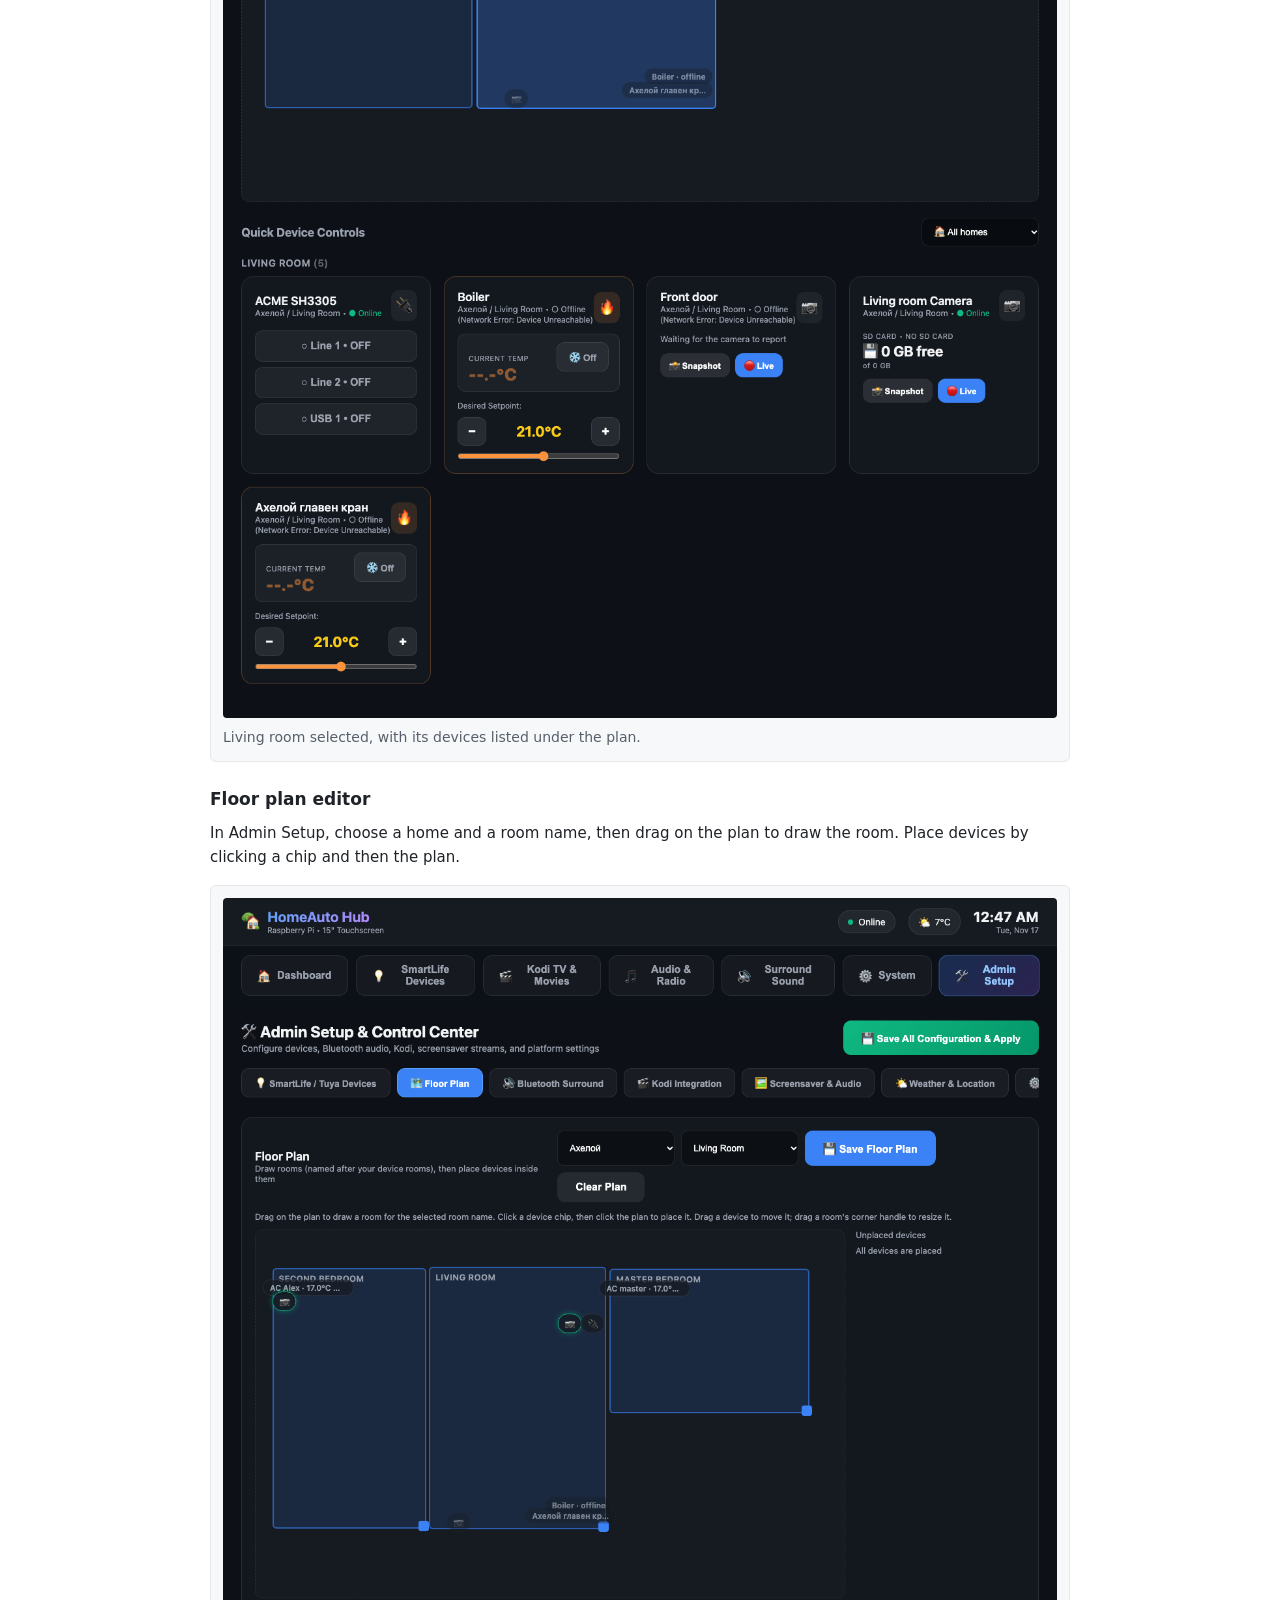
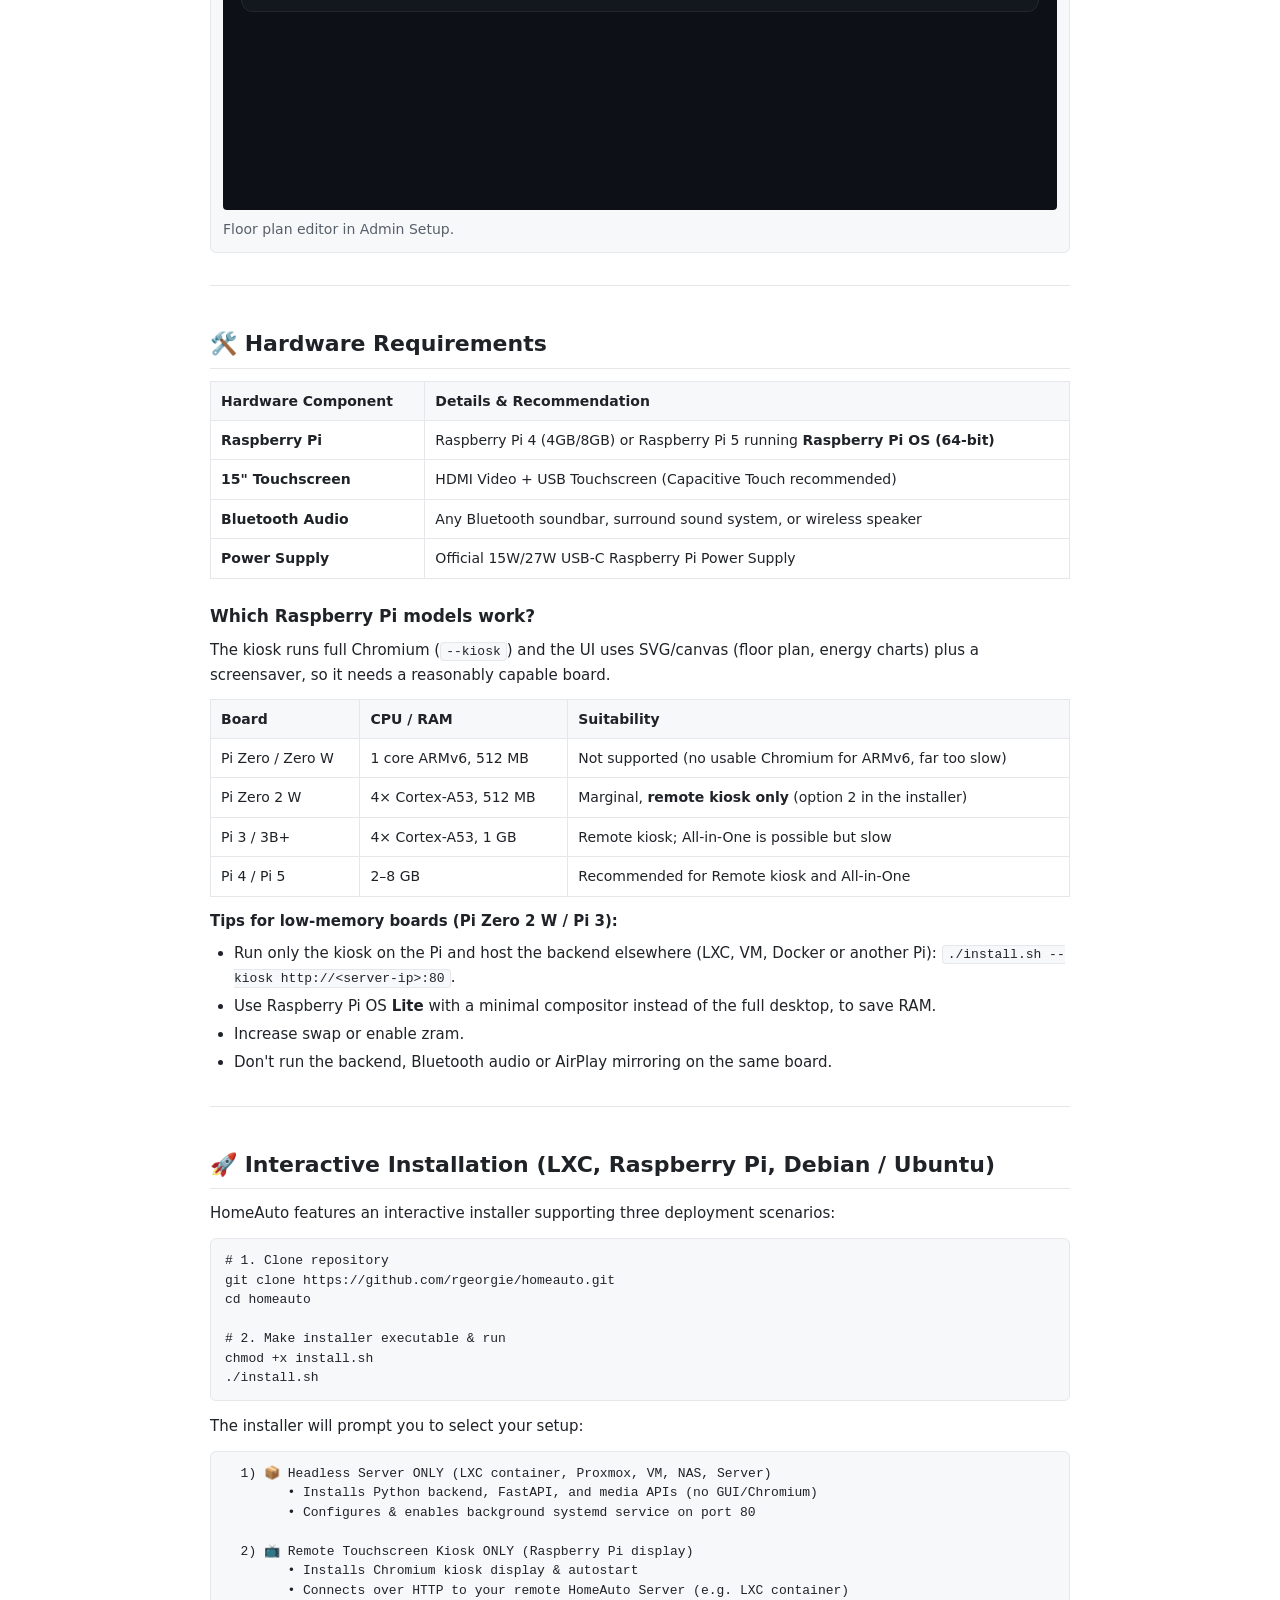
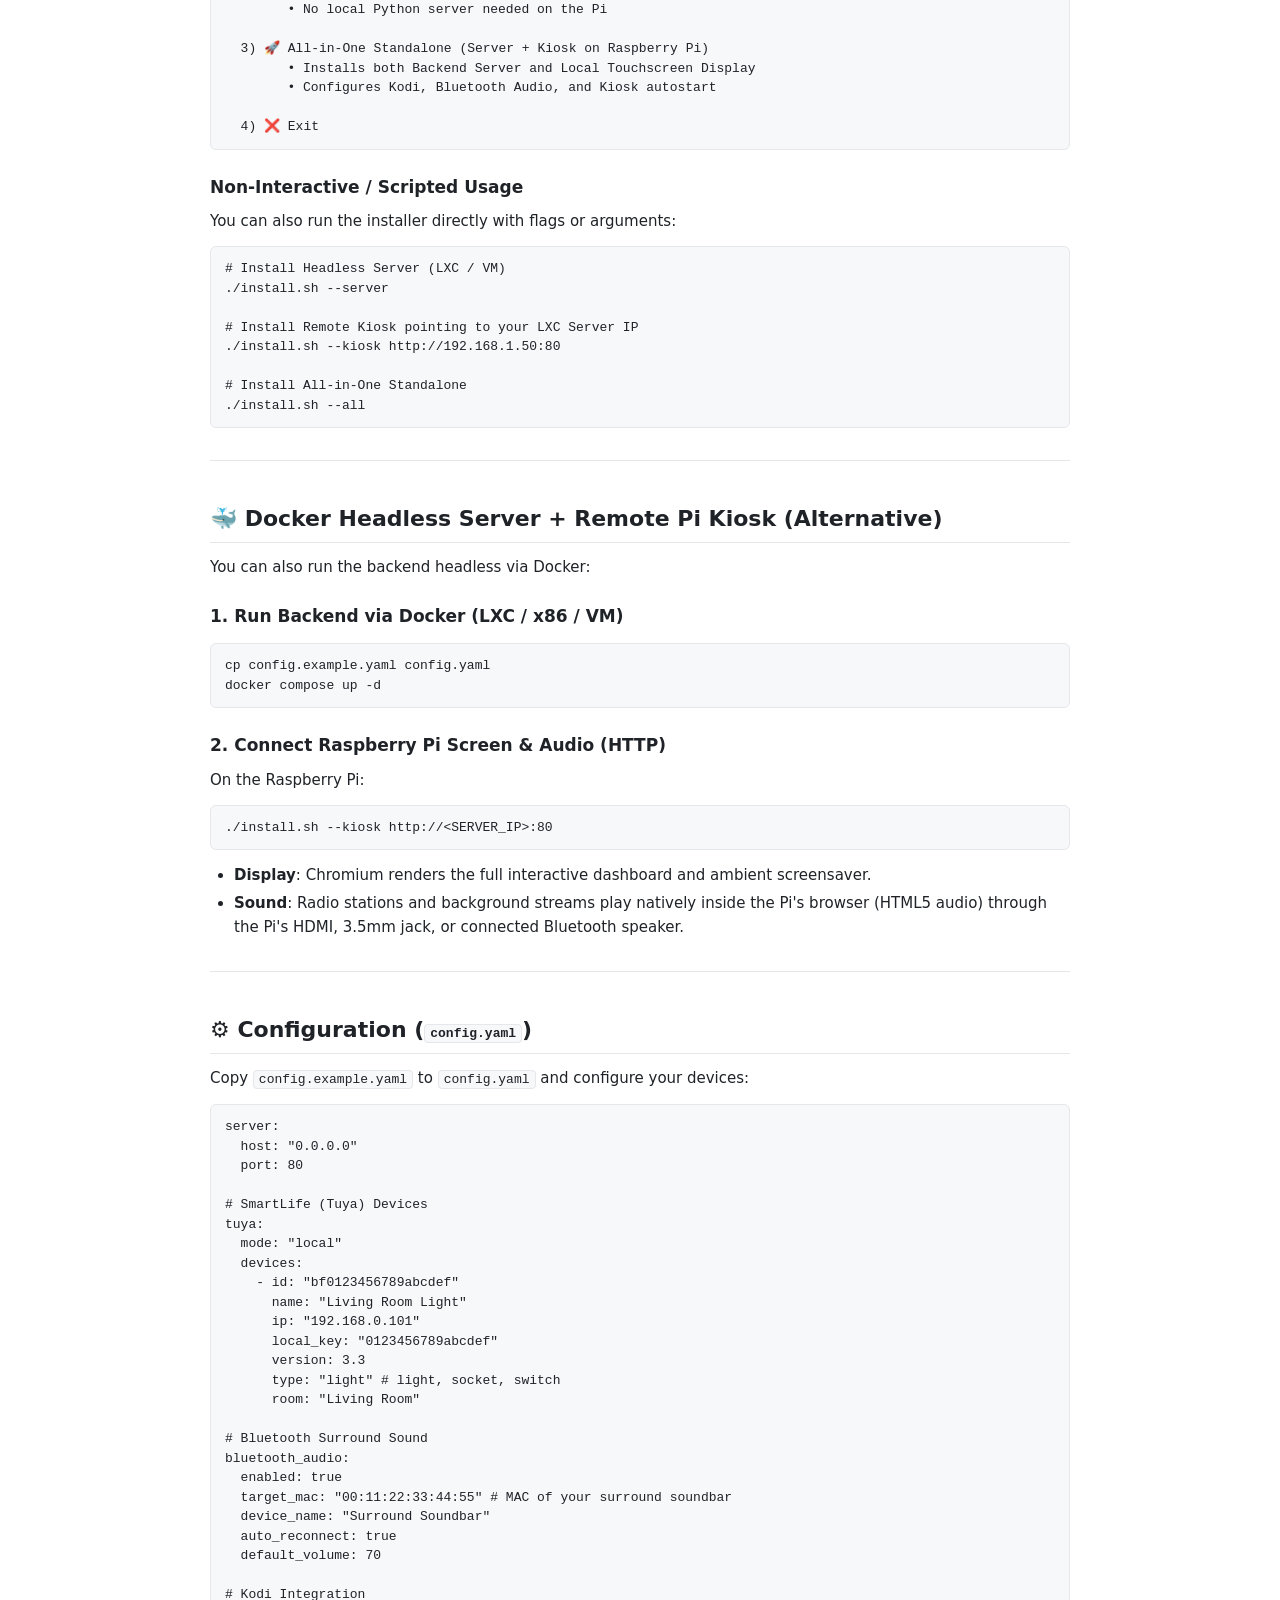
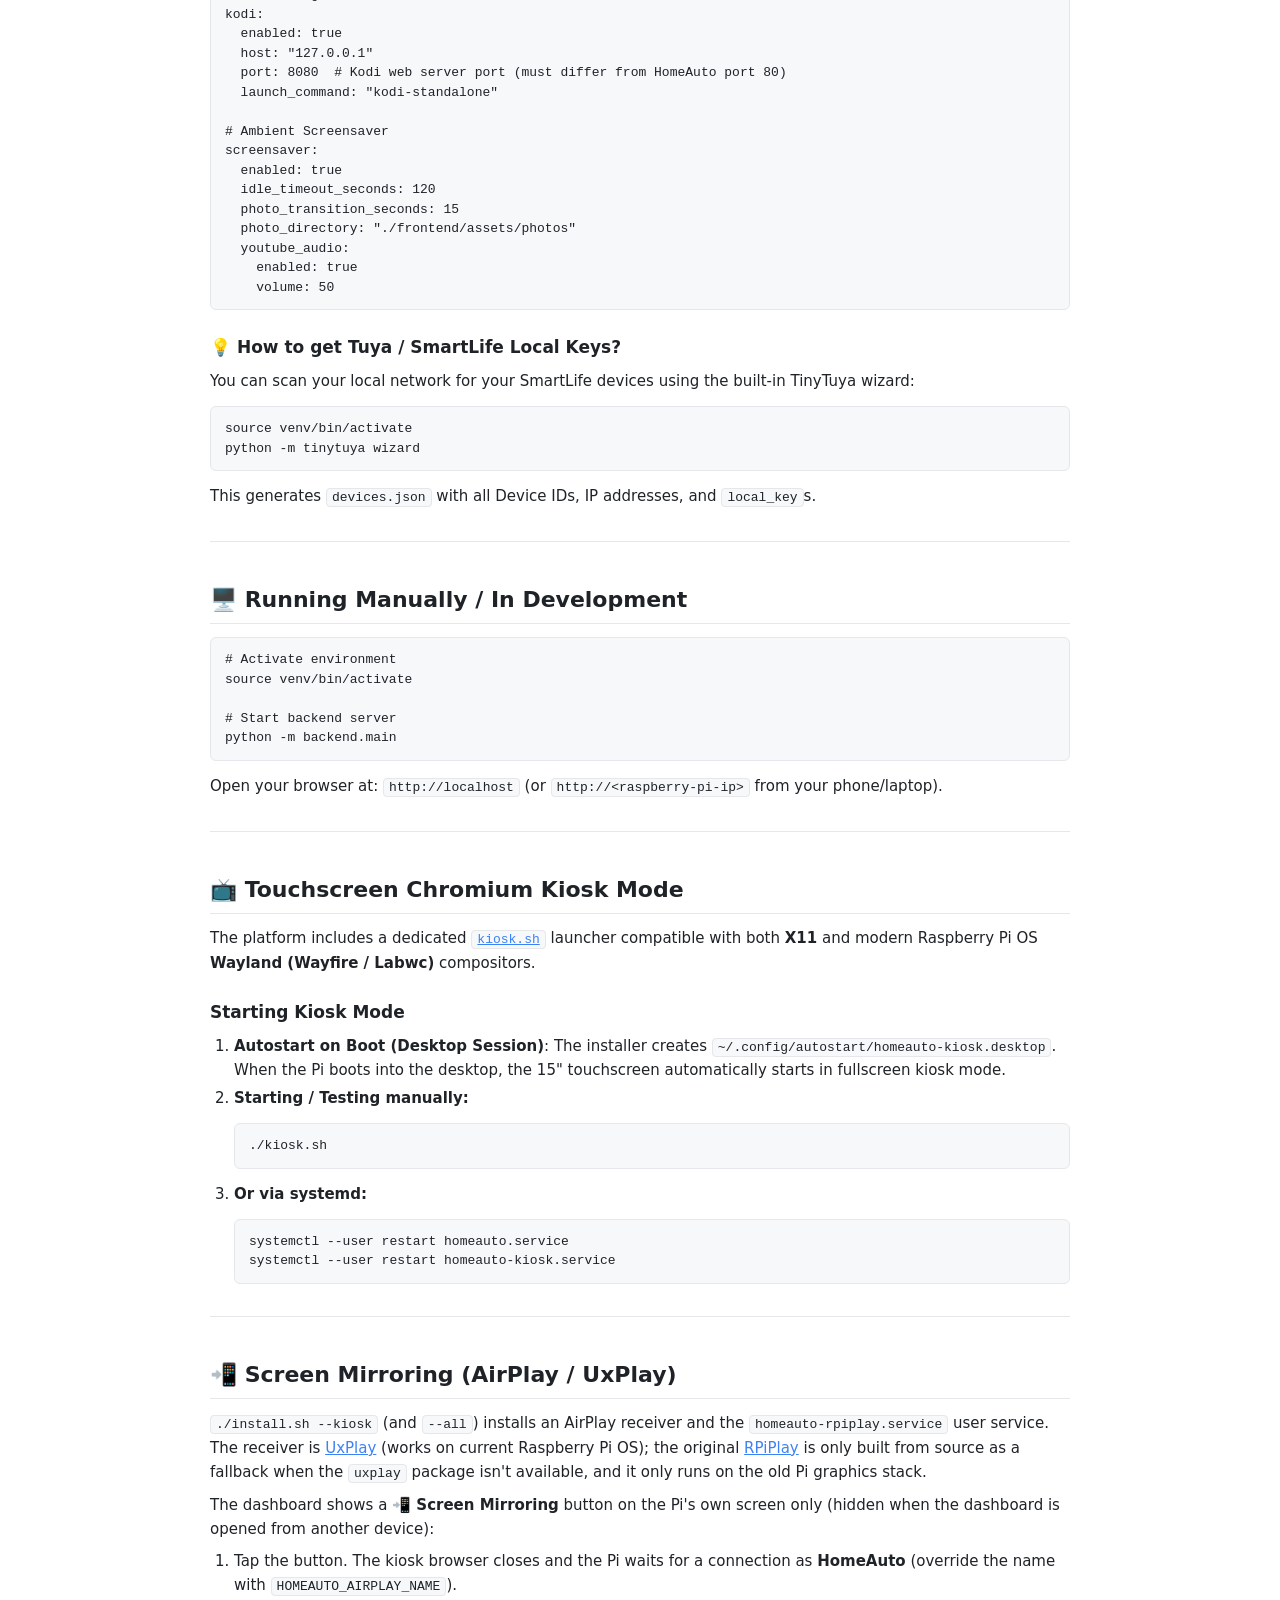
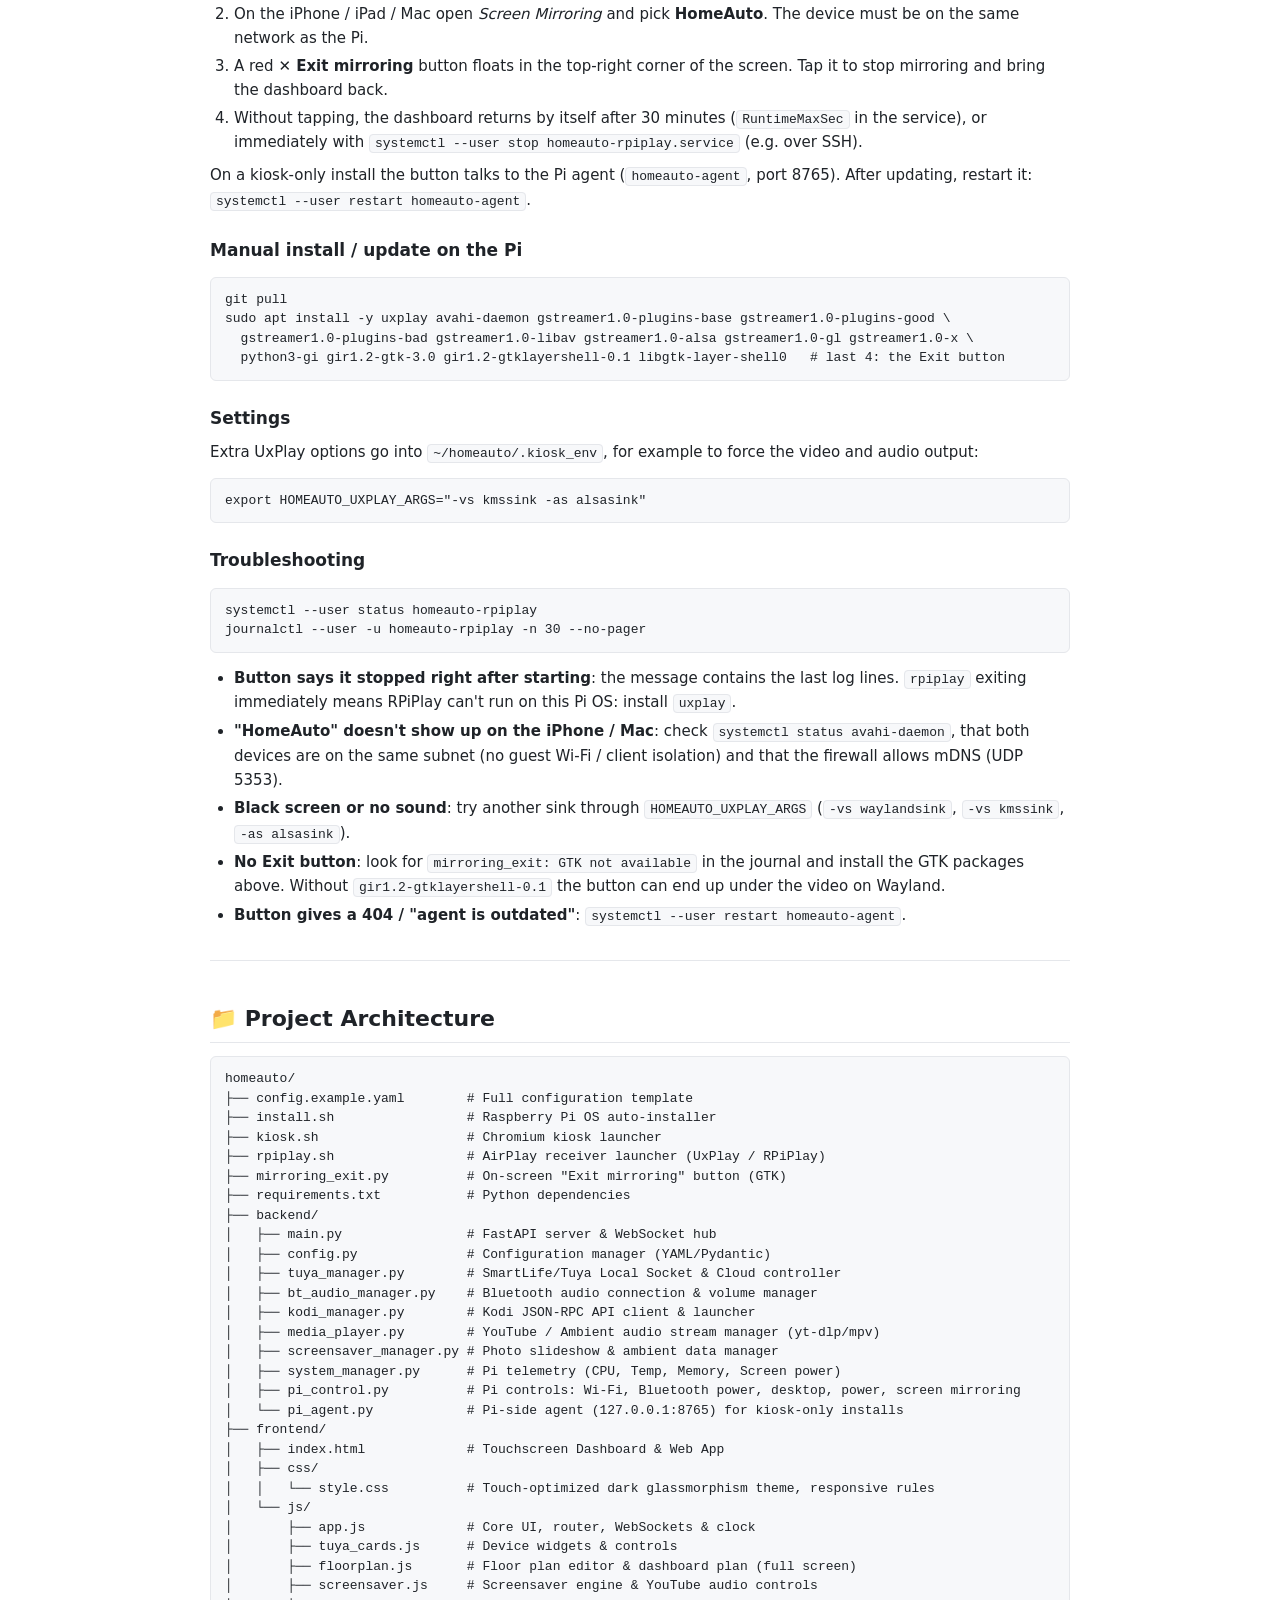
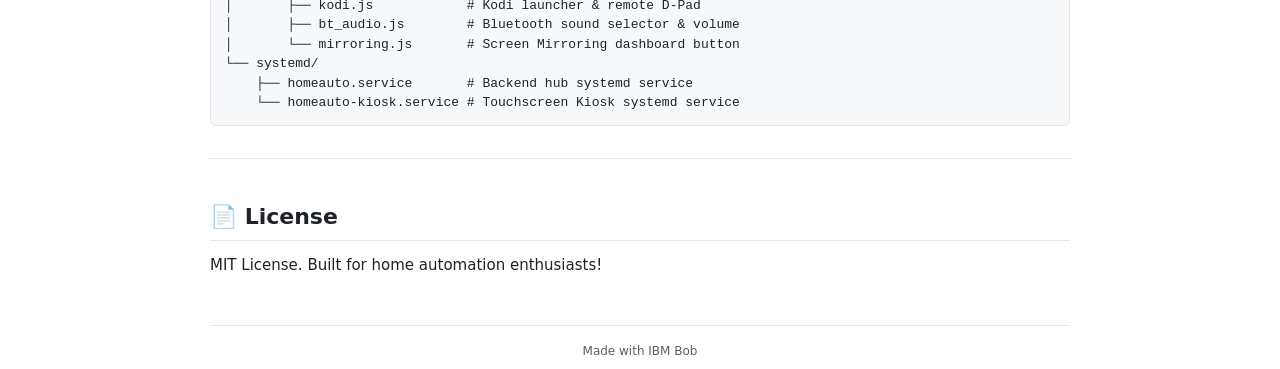
==== commit 6635a85b: "index" ====
--- a/docs/index.html
+++ b/docs/index.html
@@ -107,6 +107,8 @@
         <strong>📱 15" Touchscreen Optimized Interface</strong>
         <ul>
           <li>Sleek dark OLED/glassmorphism UI with large touch targets.</li>
+          <li>Responsive layout: adapts from the 15" kiosk down to tablets and phones.</li>
+          <li><strong>Floor plan</strong> on the dashboard: tap it (or a room) to open it full screen; labels and device chips scale with the plan. Close with the ✕ button or <code>Esc</code>.</li>
           <li>Works in full-screen <strong>Chromium Kiosk Mode</strong> on the 15" touchscreen display.</li>
           <li>Real-time reactive state updates over WebSockets (instant sync between touchscreen and phone/laptop browsers).</li>
         </ul>
@@ -132,7 +134,7 @@
           <li><strong>Live Hot-Reload</strong>: Save changes directly to <code>config.yaml</code> with automatic hot-reloading of all backend workers without restarting the service.</li>
         </ul>
       </li>
-      <li value="5">
+      <li>
         <strong>🎬 Kodi Integration for TV &amp; Movies</strong>
         <ul>
           <li>One-touch launcher to start Kodi on your display.</li>
@@ -140,7 +142,7 @@
           <li>Full touch D-Pad remote control (Up, Down, Left, Right, OK, Back, Home, Menu).</li>
         </ul>
       </li>
-      <li value="5">
+      <li>
         <strong>🔊 Bluetooth Surround Sound Audio Routing</strong>
         <ul>
           <li>Auto-reconnect supervisor for your Bluetooth soundbar or surround speaker setup.</li>
@@ -148,10 +150,24 @@
           <li>Device scanning and pairing interface.</li>
         </ul>
       </li>
-      <li value="6">
+      <li>
+        <strong>📲 AirPlay Screen Mirroring</strong>
+        <ul>
+          <li><strong>📲 Screen Mirroring</strong> button on the dashboard (Pi's own screen only) turns the Pi into an AirPlay receiver for iPhone / iPad / Mac. See <a href="#screen-mirroring">Screen Mirroring</a>.</li>
+        </ul>
+      </li>
+      <li>
         <strong>⚙️ Hardware Telemetry</strong>
         <ul>
           <li>Live monitoring of Raspberry Pi CPU usage, CPU Temperature (<code>vcgencmd</code>), RAM utilization, and IP address.</li>
+        </ul>
+      </li>
+      <li>
+        <strong>⚡ Energy Monitoring</strong>
+        <ul>
+          <li>Plugs/sockets with energy monitoring report live watts, volts, amps and total kWh (shown on their card, the dashboard "Power now" tile and per room on the floor plan).</li>
+          <li>The server keeps a history (<code>data/energy.db</code>) and the <strong>Energy</strong> view charts usage per day/week/month/year with a per-device breakdown.</li>
+          <li>Set your price per kWh under <strong>Admin → Energy</strong> to see the cost. Plugs without a meter report nothing.</li>
         </ul>
       </li>
     </ol>
@@ -195,6 +211,29 @@
       </tbody>
     </table>
 
+    <h3>Which Raspberry Pi models work?</h3>
+    <p>The kiosk runs full Chromium (<code>--kiosk</code>) and the UI uses SVG/canvas (floor plan, energy charts) plus a screensaver, so it needs a reasonably capable board.</p>
+
+    <table>
+      <thead>
+        <tr><th>Board</th><th>CPU / RAM</th><th>Suitability</th></tr>
+      </thead>
+      <tbody>
+        <tr><td>Pi Zero / Zero W</td><td>1 core ARMv6, 512 MB</td><td>Not supported (no usable Chromium for ARMv6, far too slow)</td></tr>
+        <tr><td>Pi Zero 2 W</td><td>4&times; Cortex-A53, 512 MB</td><td>Marginal, <strong>remote kiosk only</strong> (option 2 in the installer)</td></tr>
+        <tr><td>Pi 3 / 3B+</td><td>4&times; Cortex-A53, 1 GB</td><td>Remote kiosk; All-in-One is possible but slow</td></tr>
+        <tr><td>Pi 4 / Pi 5</td><td>2&ndash;8 GB</td><td>Recommended for Remote kiosk and All-in-One</td></tr>
+      </tbody>
+    </table>
+
+    <p><strong>Tips for low-memory boards (Pi Zero 2 W / Pi 3):</strong></p>
+    <ul>
+      <li>Run only the kiosk on the Pi and host the backend elsewhere (LXC, VM, Docker or another Pi): <code>./install.sh --kiosk http://&lt;server-ip&gt;:80</code>.</li>
+      <li>Use Raspberry Pi OS <strong>Lite</strong> with a minimal compositor instead of the full desktop, to save RAM.</li>
+      <li>Increase swap or enable zram.</li>
+      <li>Don't run the backend, Bluetooth audio or AirPlay mirroring on the same board.</li>
+    </ul>
+
     <hr>
 
     <h2>🚀 Interactive Installation (LXC, Raspberry Pi, Debian / Ubuntu)</h2>
@@ -336,10 +375,47 @@
 
     <hr>
 
+    <h2 id="screen-mirroring">📲 Screen Mirroring (AirPlay / UxPlay)</h2>
+    <p><code>./install.sh --kiosk</code> (and <code>--all</code>) installs an AirPlay receiver and the <code>homeauto-rpiplay.service</code> user service. The receiver is <a href="https://github.com/FDH2/UxPlay">UxPlay</a> (works on current Raspberry Pi OS); the original <a href="https://github.com/FD-/RPiPlay">RPiPlay</a> is only built from source as a fallback when the <code>uxplay</code> package isn't available, and it only runs on the old Pi graphics stack.</p>
+    <p>The dashboard shows a <strong>📲 Screen Mirroring</strong> button on the Pi's own screen only (hidden when the dashboard is opened from another device):</p>
+    <ol>
+      <li>Tap the button. The kiosk browser closes and the Pi waits for a connection as <strong>HomeAuto</strong> (override the name with <code>HOMEAUTO_AIRPLAY_NAME</code>).</li>
+      <li>On the iPhone / iPad / Mac open <em>Screen Mirroring</em> and pick <strong>HomeAuto</strong>. The device must be on the same network as the Pi.</li>
+      <li>A red <strong>✕ Exit mirroring</strong> button floats in the top-right corner of the screen. Tap it to stop mirroring and bring the dashboard back.</li>
+      <li>Without tapping, the dashboard returns by itself after 30 minutes (<code>RuntimeMaxSec</code> in the service), or immediately with <code>systemctl --user stop homeauto-rpiplay.service</code> (e.g. over SSH).</li>
+    </ol>
+    <p>On a kiosk-only install the button talks to the Pi agent (<code>homeauto-agent</code>, port 8765). After updating, restart it: <code>systemctl --user restart homeauto-agent</code>.</p>
+
+    <h3>Manual install / update on the Pi</h3>
+<pre><code>git pull
+sudo apt install -y uxplay avahi-daemon gstreamer1.0-plugins-base gstreamer1.0-plugins-good \
+  gstreamer1.0-plugins-bad gstreamer1.0-libav gstreamer1.0-alsa gstreamer1.0-gl gstreamer1.0-x \
+  python3-gi gir1.2-gtk-3.0 gir1.2-gtklayershell-0.1 libgtk-layer-shell0   # last 4: the Exit button</code></pre>
+
+    <h3>Settings</h3>
+    <p>Extra UxPlay options go into <code>~/homeauto/.kiosk_env</code>, for example to force the video and audio output:</p>
+<pre><code>export HOMEAUTO_UXPLAY_ARGS="-vs kmssink -as alsasink"</code></pre>
+
+    <h3>Troubleshooting</h3>
+<pre><code>systemctl --user status homeauto-rpiplay
+journalctl --user -u homeauto-rpiplay -n 30 --no-pager</code></pre>
+    <ul>
+      <li><strong>Button says it stopped right after starting</strong>: the message contains the last log lines. <code>rpiplay</code> exiting immediately means RPiPlay can't run on this Pi OS: install <code>uxplay</code>.</li>
+      <li><strong>"HomeAuto" doesn't show up on the iPhone / Mac</strong>: check <code>systemctl status avahi-daemon</code>, that both devices are on the same subnet (no guest Wi-Fi / client isolation) and that the firewall allows mDNS (UDP 5353).</li>
+      <li><strong>Black screen or no sound</strong>: try another sink through <code>HOMEAUTO_UXPLAY_ARGS</code> (<code>-vs waylandsink</code>, <code>-vs kmssink</code>, <code>-as alsasink</code>).</li>
+      <li><strong>No Exit button</strong>: look for <code>mirroring_exit: GTK not available</code> in the journal and install the GTK packages above. Without <code>gir1.2-gtklayershell-0.1</code> the button can end up under the video on Wayland.</li>
+      <li><strong>Button gives a 404 / "agent is outdated"</strong>: <code>systemctl --user restart homeauto-agent</code>.</li>
+    </ul>
+
+    <hr>
+
     <h2>📁 Project Architecture</h2>
 <pre><code>homeauto/
 ├── config.example.yaml        # Full configuration template
 ├── install.sh                 # Raspberry Pi OS auto-installer
+├── kiosk.sh                   # Chromium kiosk launcher
+├── rpiplay.sh                 # AirPlay receiver launcher (UxPlay / RPiPlay)
+├── mirroring_exit.py          # On-screen "Exit mirroring" button (GTK)
 ├── requirements.txt           # Python dependencies
 ├── backend/
 │   ├── main.py                # FastAPI server &amp; WebSocket hub
@@ -349,17 +425,21 @@
 │   ├── kodi_manager.py        # Kodi JSON-RPC API client &amp; launcher
 │   ├── media_player.py        # YouTube / Ambient audio stream manager (yt-dlp/mpv)
 │   ├── screensaver_manager.py # Photo slideshow &amp; ambient data manager
-│   └── system_manager.py      # Pi telemetry (CPU, Temp, Memory, Screen power)
+│   ├── system_manager.py      # Pi telemetry (CPU, Temp, Memory, Screen power)
+│   ├── pi_control.py          # Pi controls: Wi-Fi, Bluetooth power, desktop, power, screen mirroring
+│   └── pi_agent.py            # Pi-side agent (127.0.0.1:8765) for kiosk-only installs
 ├── frontend/
 │   ├── index.html             # Touchscreen Dashboard &amp; Web App
 │   ├── css/
-│   │   └── style.css          # Touch-optimized dark glassmorphism theme
+│   │   └── style.css          # Touch-optimized dark glassmorphism theme, responsive rules
 │   └── js/
 │       ├── app.js             # Core UI, router, WebSockets &amp; clock
 │       ├── tuya_cards.js      # Device widgets &amp; controls
+│       ├── floorplan.js       # Floor plan editor &amp; dashboard plan (full screen)
 │       ├── screensaver.js     # Screensaver engine &amp; YouTube audio controls
 │       ├── kodi.js            # Kodi launcher &amp; remote D-Pad
-│       └── bt_audio.js        # Bluetooth sound selector &amp; volume
+│       ├── bt_audio.js        # Bluetooth sound selector &amp; volume
+│       └── mirroring.js       # Screen Mirroring dashboard button
 └── systemd/
     ├── homeauto.service       # Backend hub systemd service
     └── homeauto-kiosk.service # Touchscreen Kiosk systemd service</code></pre>
